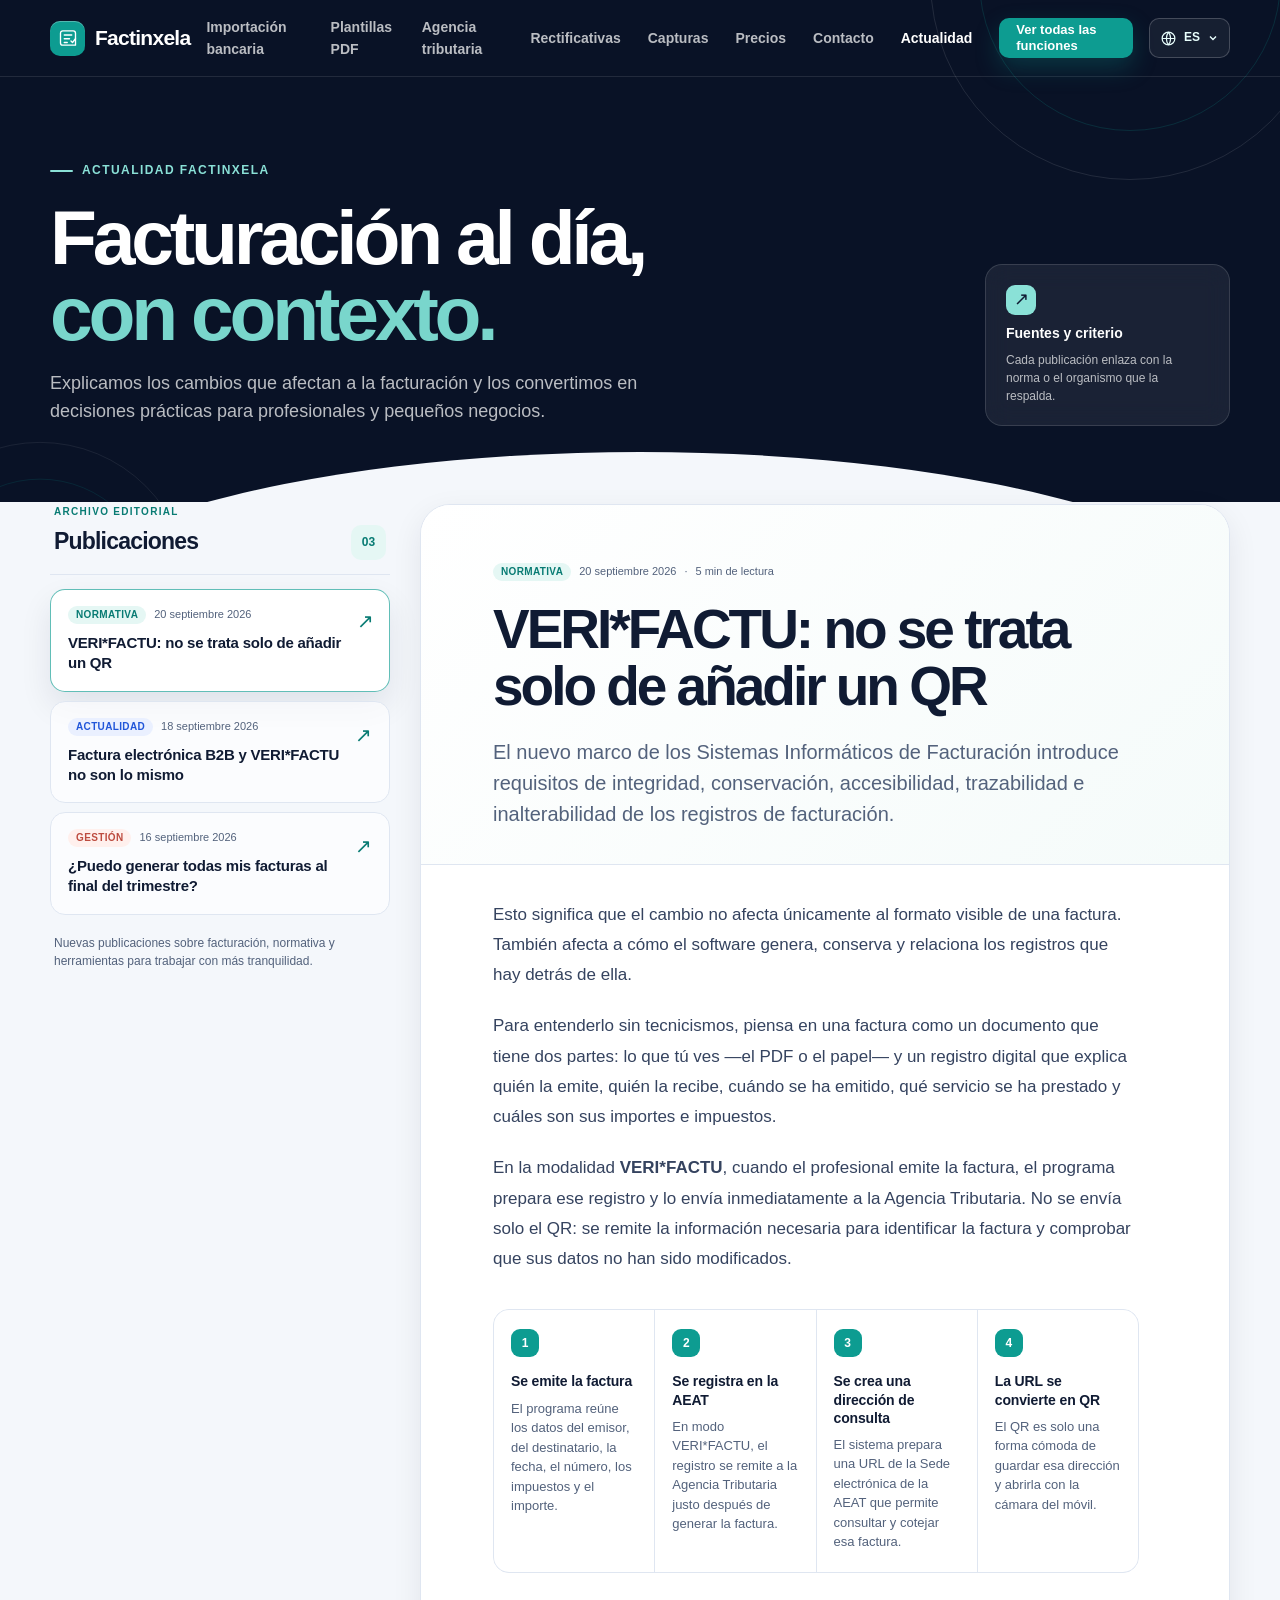
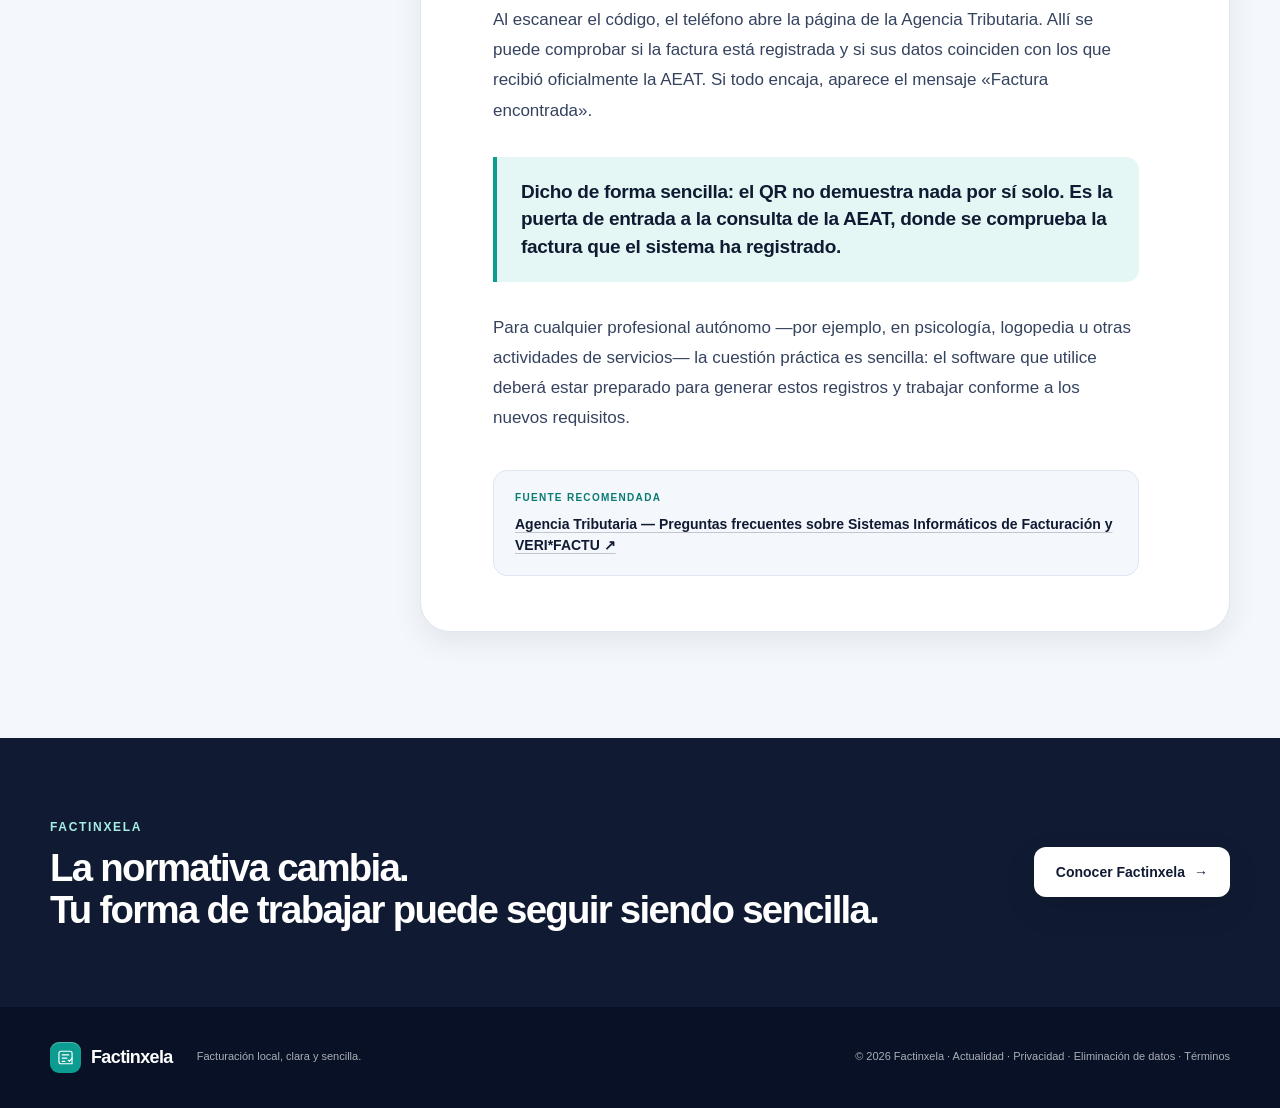
==== actualidad/index.html @ 8cd0a819 "nueva sección actualidad" ====
<!doctype html>
<html lang="es">
<head>
  <meta charset="utf-8">
  <meta name="viewport" content="width=device-width, initial-scale=1">
  <meta name="description" content="Noticias, explicaciones y fuentes oficiales sobre facturación, VERI*FACTU y factura electrónica para profesionales.">
  <meta name="theme-color" content="#101b33">
  <meta property="og:title" content="Actualidad sobre facturación · Factinxela">
  <meta property="og:description" content="Explicamos los cambios de la facturación y sus consecuencias prácticas para profesionales y pequeños negocios.">
  <meta property="og:type" content="website">
  <meta property="og:url" content="https://factinxela.es/actualidad/">
  <meta property="og:image" content="https://factinxela.es/assets/screenshots/01-panel-principal.png">
  <link rel="canonical" href="https://factinxela.es/actualidad/">
  <title>Actualidad sobre facturación y VERI*FACTU · Factinxela</title>
  <link rel="stylesheet" href="../styles.css">
  <link rel="stylesheet" href="actualidad.css">
  <script type="application/ld+json">
  {
    "@context": "https://schema.org",
    "@type": "CollectionPage",
    "name": "Actualidad sobre facturación y VERI*FACTU",
    "description": "Noticias, explicaciones y fuentes oficiales sobre facturación, VERI*FACTU y factura electrónica.",
    "url": "https://factinxela.es/actualidad/",
    "isPartOf": {
      "@type": "WebSite",
      "name": "Factinxela",
      "url": "https://factinxela.es/"
    },
    "breadcrumb": {
      "@type": "BreadcrumbList",
      "itemListElement": [
        { "@type": "ListItem", "position": 1, "name": "Inicio", "item": "https://factinxela.es/" },
        { "@type": "ListItem", "position": 2, "name": "Actualidad", "item": "https://factinxela.es/actualidad/" }
      ]
    },
    "mainEntity": {
      "@type": "ItemList",
      "itemListElement": [
        { "@type": "ListItem", "position": 1, "name": "VERI*FACTU: no se trata solo de añadir un QR", "url": "https://factinxela.es/actualidad/#verifactu-qr" },
        { "@type": "ListItem", "position": 2, "name": "Factura electrónica B2B y VERI*FACTU no son lo mismo", "url": "https://factinxela.es/actualidad/#factura-electronica-b2b" },
        { "@type": "ListItem", "position": 3, "name": "¿Puedo generar todas mis facturas al final del trimestre?", "url": "https://factinxela.es/actualidad/#facturacion-trimestral" }
      ]
    }
  }
  </script>
  <script src="../translations.js" defer></script>
  <script src="../app.js" defer></script>
  <script src="actualidad.js" defer></script>
</head>
<body>
  <a class="skip-link" href="#contenido">Saltar al contenido</a>

  <header class="site-header" data-header>
    <div class="container nav-wrap">
      <a class="brand" href="../#inicio" aria-label="Factinxela, inicio">
        <span class="brand-mark" aria-hidden="true">
          <svg viewBox="0 0 32 32" role="img">
            <path d="M9 6.5h14a3 3 0 0 1 3 3v16H9a3 3 0 0 1-3-3v-13a3 3 0 0 1 3-3Z"/>
            <path d="M11 12h10M11 17h7M11 22h4"/>
            <path d="m20 20 2 2 4-5"/>
          </svg>
        </span>
        <span>Factinxela</span>
      </a>

      <button class="nav-toggle" type="button" aria-expanded="false" aria-controls="main-nav" data-nav-toggle>
        <span class="sr-only">Abrir menú</span>
        <span></span><span></span><span></span>
      </button>

      <nav class="main-nav" id="main-nav" aria-label="Navegación principal" data-nav>
        <a href="../#banco">Importación bancaria</a>
        <a href="../#plantillas">Plantillas PDF</a>
        <a href="../#aeat">Agencia tributaria</a>
        <a href="../#rectificativas">Rectificativas</a>
        <a href="../#capturas">Capturas</a>
        <a href="../#precios">Precios</a>
        <a href="../#contacto">Contacto</a>
        <a href="./" aria-current="page">Actualidad</a>
        <a class="button button-small button-primary nav-cta" href="../#descubrir">Ver todas las funciones</a>
      </nav>

      <div class="language-switcher" data-language-switcher>
        <button class="language-toggle" type="button" aria-label="Cambiar idioma" aria-expanded="false" aria-controls="language-menu" data-language-toggle>
          <svg viewBox="0 0 24 24" aria-hidden="true"><circle cx="12" cy="12" r="9"/><path d="M3 12h18M12 3a15 15 0 0 1 0 18M12 3a15 15 0 0 0 0 18"/></svg>
          <span data-current-language>ES</span>
          <svg class="language-chevron" viewBox="0 0 16 16" aria-hidden="true"><path d="m4 6 4 4 4-4"/></svg>
        </button>
        <div class="language-menu" id="language-menu" role="menu" aria-label="Seleccionar idioma" data-language-menu>
          <button type="button" role="menuitemradio" aria-checked="true" data-language="es"><span class="language-icon language-icon-es">ES</span><span>Español</span></button>
          <button type="button" role="menuitemradio" aria-checked="false" data-language="gl"><span class="language-icon language-icon-gl">GL</span><span>Galego</span></button>
          <button type="button" role="menuitemradio" aria-checked="false" data-language="ca"><span class="language-icon language-icon-ca">CA</span><span>Català</span></button>
          <button type="button" role="menuitemradio" aria-checked="false" data-language="en"><span class="language-icon language-icon-en">EN</span><span>English</span></button>
        </div>
      </div>
    </div>
  </header>

  <main id="contenido" class="news-page">
    <section class="news-hero">
      <div class="news-hero-orb news-hero-orb-one" aria-hidden="true"></div>
      <div class="news-hero-orb news-hero-orb-two" aria-hidden="true"></div>
      <div class="container news-hero-inner">
        <div>
          <div class="eyebrow news-eyebrow"><span></span> Actualidad Factinxela</div>
          <h1>Facturación al día,<br><em>con contexto.</em></h1>
          <p>Explicamos los cambios que afectan a la facturación y los convertimos en decisiones prácticas para profesionales y pequeños negocios.</p>
        </div>
        <div class="news-hero-note" aria-label="Información de la sección">
          <span class="news-hero-note-icon" aria-hidden="true">↗</span>
          <strong>Fuentes y criterio</strong>
          <span>Cada publicación enlaza con la norma o el organismo que la respalda.</span>
        </div>
      </div>
    </section>

    <section class="container news-layout" aria-label="Publicaciones de actualidad">
      <aside class="news-sidebar">
        <div class="news-sidebar-heading">
          <div>
            <span class="news-kicker">Archivo editorial</span>
            <h2>Publicaciones</h2>
          </div>
          <span class="news-count">03</span>
        </div>
        <nav class="news-list" aria-label="Seleccionar publicación">
          <a class="news-list-item is-active" href="#verifactu-qr" data-article-target="verifactu-qr" aria-current="page">
            <span class="news-list-meta"><span class="news-tag">Normativa</span><time datetime="2026-09-20">20 septiembre 2026</time></span>
            <strong>VERI*FACTU: no se trata solo de añadir un QR</strong>
            <span class="news-list-arrow" aria-hidden="true">↗</span>
          </a>
          <a class="news-list-item" href="#factura-electronica-b2b" data-article-target="factura-electronica-b2b">
            <span class="news-list-meta"><span class="news-tag news-tag-blue">Actualidad</span><time datetime="2026-09-18">18 septiembre 2026</time></span>
            <strong>Factura electrónica B2B y VERI*FACTU no son lo mismo</strong>
            <span class="news-list-arrow" aria-hidden="true">↗</span>
          </a>
          <a class="news-list-item" href="#facturacion-trimestral" data-article-target="facturacion-trimestral">
            <span class="news-list-meta"><span class="news-tag news-tag-coral">Gestión</span><time datetime="2026-09-16">16 septiembre 2026</time></span>
            <strong>¿Puedo generar todas mis facturas al final del trimestre?</strong>
            <span class="news-list-arrow" aria-hidden="true">↗</span>
          </a>
        </nav>
        <p class="news-sidebar-footnote">Nuevas publicaciones sobre facturación, normativa y herramientas para trabajar con más tranquilidad.</p>
      </aside>

      <div class="news-reading-column">
        <article class="news-article is-active" id="verifactu-qr" data-article-panel="verifactu-qr" aria-labelledby="verifactu-qr-title">
          <header class="news-article-header">
            <div class="news-article-meta"><span class="news-tag">Normativa</span><time datetime="2026-09-20">20 septiembre 2026</time><span>·</span><span>5 min de lectura</span></div>
            <h2 id="verifactu-qr-title">VERI*FACTU: no se trata solo de añadir un QR</h2>
            <p class="news-article-lead">El nuevo marco de los Sistemas Informáticos de Facturación introduce requisitos de integridad, conservación, accesibilidad, trazabilidad e inalterabilidad de los registros de facturación.</p>
          </header>
          <div class="news-article-body">
            <p>Esto significa que el cambio no afecta únicamente al formato visible de una factura. También afecta a cómo el software genera, conserva y relaciona los registros que hay detrás de ella.</p>
            <p>Para entenderlo sin tecnicismos, piensa en una factura como un documento que tiene dos partes: lo que tú ves —el PDF o el papel— y un registro digital que explica quién la emite, quién la recibe, cuándo se ha emitido, qué servicio se ha prestado y cuáles son sus importes e impuestos.</p>
            <p>En la modalidad <strong>VERI*FACTU</strong>, cuando el profesional emite la factura, el programa prepara ese registro y lo envía inmediatamente a la Agencia Tributaria. No se envía solo el QR: se remite la información necesaria para identificar la factura y comprobar que sus datos no han sido modificados.</p>
            <div class="news-flow" aria-label="Cómo funciona una factura verificable">
              <div class="news-flow-step">
                <span class="news-flow-number">1</span>
                <strong>Se emite la factura</strong>
                <p>El programa reúne los datos del emisor, del destinatario, la fecha, el número, los impuestos y el importe.</p>
              </div>
              <div class="news-flow-step">
                <span class="news-flow-number">2</span>
                <strong>Se registra en la AEAT</strong>
                <p>En modo VERI*FACTU, el registro se remite a la Agencia Tributaria justo después de generar la factura.</p>
              </div>
              <div class="news-flow-step">
                <span class="news-flow-number">3</span>
                <strong>Se crea una dirección de consulta</strong>
                <p>El sistema prepara una URL de la Sede electrónica de la AEAT que permite consultar y cotejar esa factura.</p>
              </div>
              <div class="news-flow-step">
                <span class="news-flow-number">4</span>
                <strong>La URL se convierte en QR</strong>
                <p>El QR es solo una forma cómoda de guardar esa dirección y abrirla con la cámara del móvil.</p>
              </div>
            </div>
            <p>Al escanear el código, el teléfono abre la página de la Agencia Tributaria. Allí se puede comprobar si la factura está registrada y si sus datos coinciden con los que recibió oficialmente la AEAT. Si todo encaja, aparece el mensaje «Factura encontrada».</p>
            <p class="news-highlight">Dicho de forma sencilla: el QR no demuestra nada por sí solo. Es la puerta de entrada a la consulta de la AEAT, donde se comprueba la factura que el sistema ha registrado.</p>
            <p>Para cualquier profesional autónomo —por ejemplo, en psicología, logopedia u otras actividades de servicios— la cuestión práctica es sencilla: el software que utilice deberá estar preparado para generar estos registros y trabajar conforme a los nuevos requisitos.</p>
            <aside class="news-source-card">
              <span class="news-source-label">Fuente recomendada</span>
              <p><a href="https://sede.agenciatributaria.gob.es/Sede/iva/sistemas-informaticos-facturacion-verifactu/preguntas-frecuentes.html" target="_blank" rel="noopener noreferrer">Agencia Tributaria — Preguntas frecuentes sobre Sistemas Informáticos de Facturación y VERI*FACTU <span aria-hidden="true">↗</span></a></p>
            </aside>
          </div>
        </article>

        <article class="news-article" id="factura-electronica-b2b" data-article-panel="factura-electronica-b2b" aria-labelledby="factura-electronica-b2b-title">
          <header class="news-article-header">
            <div class="news-article-meta"><span class="news-tag news-tag-blue">Actualidad</span><time datetime="2026-09-18">18 septiembre 2026</time><span>·</span><span>4 min de lectura</span></div>
            <h2 id="factura-electronica-b2b-title">Factura electrónica B2B y VERI*FACTU no son lo mismo</h2>
            <p class="news-article-lead">Ambos cambios forman parte de la digitalización de la facturación, pero responden a obligaciones diferentes.</p>
          </header>
          <div class="news-article-body">
            <p>VERI*FACTU regula principalmente cómo deben comportarse los sistemas informáticos que soportan procesos de facturación.</p>
            <p>La factura electrónica B2B regula el intercambio electrónico de facturas entre empresarios y profesionales.</p>
            <p>El <a class="inline-link" href="https://www.boe.es/eli/es/rd/2026/03/25/238" target="_blank" rel="noopener noreferrer">Real Decreto 238/2026</a> desarrolla este segundo sistema y prevé facturas electrónicas estructuradas, interoperabilidad entre plataformas y comunicación de estados como aceptación y pago.</p>
            <p>En determinadas operaciones, ambos marcos podrán coexistir sobre una misma factura.</p>
            <aside class="news-source-card">
              <span class="news-source-label">Fuente recomendada</span>
              <p><a href="https://www.boe.es/eli/es/rd/2026/03/25/238" target="_blank" rel="noopener noreferrer">BOE — Real Decreto 238/2026 <span aria-hidden="true">↗</span></a></p>
            </aside>
          </div>
        </article>

        <article class="news-article" id="facturacion-trimestral" data-article-panel="facturacion-trimestral" aria-labelledby="facturacion-trimestral-title">
          <header class="news-article-header">
            <div class="news-article-meta"><span class="news-tag news-tag-coral">Gestión</span><time datetime="2026-09-16">16 septiembre 2026</time><span>·</span><span>3 min de lectura</span></div>
            <h2 id="facturacion-trimestral-title">¿Puedo generar todas mis facturas al final del trimestre?</h2>
            <p class="news-article-lead">En muchos pequeños negocios es habitual concentrar el trabajo administrativo al cierre de cada trimestre.</p>
          </header>
          <div class="news-article-body">
            <p>Sin embargo, desde el punto de vista de la normativa de facturación, el mes natural tiene especial importancia.</p>
            <p>El <a class="inline-link" href="https://www.boe.es/eli/es/rd/2012/11/30/1619" target="_blank" rel="noopener noreferrer">artículo 13 del Reglamento de facturación</a> permite agrupar en una sola factura distintas operaciones realizadas para un mismo destinatario, siempre que se hayan realizado dentro del mismo mes natural.</p>
            <p>Por eso en Factinxela partimos de una lógica diferente:</p>
            <p class="news-highlight">Facturación mensual automatizada.<br>Gestión trimestral sin trabajo adicional.</p>
            <p>El objetivo es que cada mes quede correctamente procesado y que, cuando llegue el trimestre, toda la información esté ya preparada para la gestoría.</p>
            <aside class="news-source-card">
              <span class="news-source-label">Fuente recomendada</span>
              <p><a href="https://www.boe.es/eli/es/rd/2012/11/30/1619" target="_blank" rel="noopener noreferrer">BOE — Reglamento por el que se regulan las obligaciones de facturación, artículo 13 <span aria-hidden="true">↗</span></a></p>
            </aside>
          </div>
        </article>
      </div>
    </section>

    <section class="news-cta">
      <div class="container news-cta-inner">
        <div>
          <span class="cta-label">Factinxela</span>
          <h2>La normativa cambia.<br>Tu forma de trabajar puede seguir siendo sencilla.</h2>
        </div>
        <a class="button button-light" href="../#descubrir">Conocer Factinxela <span aria-hidden="true">→</span></a>
      </div>
    </section>
  </main>

  <footer class="site-footer">
    <div class="container footer-inner">
      <a class="brand brand-footer" href="../#inicio" aria-label="Factinxela, volver al inicio">
        <span class="brand-mark" aria-hidden="true">
          <svg viewBox="0 0 32 32"><path d="M9 6.5h14a3 3 0 0 1 3 3v16H9a3 3 0 0 1-3-3v-13a3 3 0 0 1 3-3Z"/><path d="M11 12h10M11 17h7M11 22h4"/><path d="m20 20 2 2 4-5"/></svg>
        </span>
        <span>Factinxela</span>
      </a>
      <p>Facturación local, clara y sencilla.</p>
      <p class="footer-note">© <span data-year>2026</span> Factinxela · <a href="./">Actualidad</a> · <a href="../privacidad/">Privacidad</a> · <a href="../eliminacion-datos/">Eliminación de datos</a> · <a href="../terminos/">Términos</a></p>
    </div>
  </footer>
</body>
</html>
---- styles.css ----
:root {
  --ink: #101b33;
  --ink-soft: #53627c;
  --navy: #101b33;
  --navy-deep: #091226;
  --teal: #0d9c91;
  --teal-dark: #087b73;
  --teal-pale: #e5f7f4;
  --blue: #2156d9;
  --blue-pale: #eaf0ff;
  --coral: #ed6a5a;
  --violet: #7559d9;
  --amber: #d98913;
  --green: #008c6c;
  --surface: #ffffff;
  --surface-soft: #f4f7fb;
  --surface-warm: #fbfaf7;
  --border: #dfe6f1;
  --shadow-sm: 0 10px 30px rgba(16, 27, 51, .08);
  --shadow-lg: 0 28px 70px rgba(16, 27, 51, .16);
  --radius-sm: 12px;
  --radius: 20px;
  --radius-lg: 30px;
  --container: 1180px;
}

*,
*::before,
*::after {
  box-sizing: border-box;
}

html {
  scroll-behavior: smooth;
  scroll-padding-top: 88px;
}

body {
  margin: 0;
  overflow-x: clip;
  color: var(--ink);
  background: var(--surface);
  font-family: Inter, ui-sans-serif, -apple-system, BlinkMacSystemFont, "Segoe UI", sans-serif;
  font-size: 16px;
  line-height: 1.6;
  -webkit-font-smoothing: antialiased;
}

body.nav-open,
body.lightbox-open {
  overflow: hidden;
}

img,
svg {
  display: block;
}

img {
  max-width: 100%;
}

a {
  color: inherit;
  text-decoration: none;
}

button,
input,
textarea,
select {
  font: inherit;
}

button {
  color: inherit;
}

.container {
  width: min(calc(100% - 48px), var(--container));
  margin-inline: auto;
}

.sr-only {
  position: absolute;
  width: 1px;
  height: 1px;
  padding: 0;
  margin: -1px;
  overflow: hidden;
  clip: rect(0, 0, 0, 0);
  white-space: nowrap;
  border: 0;
}

.skip-link {
  position: fixed;
  z-index: 9999;
  top: 10px;
  left: 10px;
  padding: 10px 16px;
  color: #fff;
  background: var(--navy);
  border-radius: 8px;
  transform: translateY(-150%);
  transition: transform .2s ease;
}

.skip-link:focus {
  transform: translateY(0);
}

:focus-visible {
  outline: 3px solid rgba(13, 156, 145, .45);
  outline-offset: 3px;
}

.site-header {
  position: fixed;
  z-index: 1000;
  top: 0;
  right: 0;
  left: 0;
  color: #fff;
  border-bottom: 1px solid rgba(255, 255, 255, .1);
  transition: background .25s ease, box-shadow .25s ease, border-color .25s ease;
}

.site-header.scrolled {
  background: rgba(11, 21, 42, .92);
  border-bottom-color: rgba(255, 255, 255, .08);
  box-shadow: 0 10px 30px rgba(5, 12, 25, .18);
  backdrop-filter: blur(18px);
}

.nav-wrap {
  display: flex;
  gap: 16px;
  align-items: center;
  justify-content: space-between;
  min-height: 76px;
}

.brand {
  display: inline-flex;
  gap: 10px;
  align-items: center;
  font-size: 21px;
  font-weight: 800;
  letter-spacing: -.035em;
}

.brand-mark {
  display: grid;
  width: 35px;
  height: 35px;
  color: #fff;
  background: var(--teal);
  border-radius: 10px;
  place-items: center;
  box-shadow: inset 0 1px 0 rgba(255, 255, 255, .28);
}

.brand-mark svg {
  width: 24px;
  fill: none;
  stroke: currentColor;
  stroke-width: 1.8;
  stroke-linecap: round;
  stroke-linejoin: round;
}

.main-nav {
  display: flex;
  margin-left: auto;
  gap: 27px;
  align-items: center;
}

.main-nav > a:not(.button) {
  color: rgba(255, 255, 255, .72);
  font-size: 14px;
  font-weight: 600;
  transition: color .2s ease;
}

.main-nav > a:not(.button):hover,
.main-nav > a:not(.button):focus-visible {
  color: #fff;
}

.language-switcher {
  position: relative;
  z-index: 5;
  flex: 0 0 auto;
}

.language-toggle {
  display: inline-flex;
  min-width: 76px;
  height: 40px;
  padding: 0 10px;
  gap: 7px;
  align-items: center;
  justify-content: center;
  color: #e9fffd;
  background: rgba(255, 255, 255, .055);
  border: 1px solid rgba(255, 255, 255, .2);
  border-radius: 10px;
  font-size: 12px;
  font-weight: 850;
  cursor: pointer;
  transition: background .2s ease, border-color .2s ease;
}

.language-toggle:hover,
.language-toggle[aria-expanded="true"] {
  background: rgba(13, 156, 145, .2);
  border-color: rgba(111, 225, 214, .55);
}

.language-toggle > svg:first-child {
  width: 17px;
  fill: none;
  stroke: currentColor;
  stroke-width: 1.7;
}

.language-chevron {
  width: 12px;
  fill: none;
  stroke: currentColor;
  stroke-width: 1.8;
  transition: transform .2s ease;
}

.language-toggle[aria-expanded="true"] .language-chevron {
  transform: rotate(180deg);
}

.language-menu {
  position: absolute;
  top: calc(100% + 10px);
  right: 0;
  display: grid;
  width: 218px;
  padding: 8px;
  gap: 3px;
  visibility: hidden;
  color: var(--ink);
  background: rgba(255, 255, 255, .98);
  border: 1px solid #d6e0ec;
  border-radius: 13px;
  box-shadow: 0 20px 55px rgba(2, 10, 25, .3);
  opacity: 0;
  transform: translateY(-7px);
  transition: opacity .18s ease, transform .18s ease, visibility .18s;
  backdrop-filter: blur(14px);
}

.language-menu.open {
  visibility: visible;
  opacity: 1;
  transform: translateY(0);
}

.language-menu button {
  display: flex;
  width: 100%;
  min-height: 43px;
  padding: 6px 9px;
  gap: 11px;
  align-items: center;
  color: #27364f;
  background: transparent;
  border: 0;
  border-radius: 9px;
  font-size: 13px;
  font-weight: 700;
  text-align: left;
  cursor: pointer;
}

.language-menu button:hover,
.language-menu button:focus-visible {
  background: #edf8f7;
}

.language-menu button[aria-checked="true"] {
  color: #076f67;
  background: #e2f6f3;
}

.language-icon {
  display: grid;
  width: 30px;
  height: 24px;
  color: #fff;
  border-radius: 7px;
  font-size: 9px;
  font-weight: 900;
  letter-spacing: .04em;
  place-items: center;
  box-shadow: inset 0 0 0 1px rgba(255, 255, 255, .25);
}

.language-icon-es { background: linear-gradient(#ad2630 0 25%, #e8b93f 25% 75%, #ad2630 75%); }
.language-icon-gl { background: linear-gradient(145deg, #f8fbff 0 40%, #5f9dcb 40% 60%, #f8fbff 60%); color: #174c70; }
.language-icon-ca { background: repeating-linear-gradient(#f3cd3f 0 3px, #c53a38 3px 6px); }
.language-icon-en { background: linear-gradient(135deg, #244989, #244989 44%, #f8f8f8 44% 51%, #c83e45 51% 58%, #244989 58%); }

.nav-toggle {
  display: none;
  width: 42px;
  height: 42px;
  padding: 10px;
  background: transparent;
  border: 1px solid rgba(255, 255, 255, .18);
  border-radius: 10px;
}

.nav-toggle span:not(.sr-only) {
  display: block;
  height: 2px;
  margin: 4px 0;
  background: currentColor;
  border-radius: 3px;
  transition: transform .2s ease, opacity .2s ease;
}

.button {
  display: inline-flex;
  min-height: 50px;
  padding: 0 21px;
  gap: 9px;
  align-items: center;
  justify-content: center;
  border: 1px solid transparent;
  border-radius: 12px;
  font-size: 14px;
  font-weight: 750;
  line-height: 1.2;
  cursor: pointer;
  transition: transform .2s ease, background .2s ease, box-shadow .2s ease, border-color .2s ease;
}

.button:hover {
  transform: translateY(-2px);
}

.button svg {
  width: 18px;
  fill: none;
  stroke: currentColor;
  stroke-width: 2;
  stroke-linecap: round;
  stroke-linejoin: round;
}

.button-small {
  min-height: 40px;
  padding-inline: 16px;
  border-radius: 10px;
  font-size: 13px;
}

.button-primary {
  color: #fff;
  background: var(--teal);
  box-shadow: 0 10px 24px rgba(13, 156, 145, .26);
}

.button-primary:hover {
  background: #10aaa0;
  box-shadow: 0 13px 30px rgba(13, 156, 145, .34);
}

.button-ghost {
  color: #fff;
  background: rgba(255, 255, 255, .04);
  border-color: rgba(255, 255, 255, .2);
}

.button-ghost:hover {
  background: rgba(255, 255, 255, .1);
  border-color: rgba(255, 255, 255, .35);
}

.button-light {
  color: var(--navy);
  background: #fff;
  box-shadow: 0 12px 30px rgba(0, 0, 0, .14);
}

.button-light:hover {
  background: #f4fffd;
}

.hero {
  position: relative;
  min-height: 790px;
  padding: 152px 0 100px;
  overflow: hidden;
  color: #fff;
  background:
    linear-gradient(115deg, rgba(255, 255, 255, .025) 1px, transparent 1px) 0 0 / 56px 56px,
    linear-gradient(25deg, #0b1428 0%, #101d38 52%, #102443 100%);
}

.hero::after {
  position: absolute;
  right: -10%;
  bottom: -180px;
  left: -10%;
  height: 260px;
  background: var(--surface);
  border-radius: 50% 50% 0 0 / 30% 30% 0 0;
  content: "";
}

.hero-glow {
  position: absolute;
  border-radius: 999px;
  filter: blur(3px);
  pointer-events: none;
}

.hero-glow-one {
  top: -140px;
  right: -100px;
  width: 510px;
  height: 510px;
  background: radial-gradient(circle, rgba(13, 156, 145, .24), transparent 68%);
}

.hero-glow-two {
  bottom: -150px;
  left: 20%;
  width: 600px;
  height: 420px;
  background: radial-gradient(circle, rgba(33, 86, 217, .19), transparent 70%);
}

.hero-grid {
  position: relative;
  z-index: 2;
  display: grid;
  grid-template-columns: .88fr 1.12fr;
  gap: 66px;
  align-items: center;
}

.hero-grid > * {
  min-width: 0;
}

.eyebrow {
  display: inline-flex;
  gap: 9px;
  align-items: center;
  color: #86e0d7;
  font-size: 12px;
  font-weight: 800;
  letter-spacing: .12em;
  text-transform: uppercase;
}

.eyebrow > span {
  width: 23px;
  height: 2px;
  background: currentColor;
  border-radius: 2px;
}

.eyebrow-teal {
  color: var(--teal-dark);
}

.eyebrow-light {
  color: #a9eee7;
}

.hero h1 {
  max-width: 620px;
  margin: 22px 0 22px;
  font-size: clamp(48px, 5.8vw, 76px);
  line-height: .99;
  letter-spacing: -.055em;
}

.hero h1 em {
  color: #78dbd1;
  font-style: normal;
}

.hero-lead {
  max-width: 560px;
  margin: 0;
  color: rgba(255, 255, 255, .72);
  font-size: 18px;
  line-height: 1.72;
}

.hero-actions {
  display: flex;
  gap: 12px;
  margin-top: 32px;
}

.hero-points {
  display: flex;
  padding: 0;
  margin: 28px 0 0;
  gap: 20px;
  color: rgba(255, 255, 255, .68);
  font-size: 12px;
  font-weight: 650;
  list-style: none;
}

.hero-points li {
  display: flex;
  gap: 6px;
  align-items: center;
}

.hero-points span {
  display: grid;
  width: 18px;
  height: 18px;
  color: #c9fff9;
  background: rgba(13, 156, 145, .25);
  border-radius: 50%;
  font-size: 11px;
  place-items: center;
}

.hero-visual {
  position: relative;
  width: 118%;
}

.app-window {
  width: 100%;
  min-width: 0;
  overflow: hidden;
  background: #fff;
  border: 1px solid rgba(170, 186, 210, .55);
  border-radius: 16px;
  box-shadow: var(--shadow-lg);
}

.app-window-hero {
  transform: perspective(1600px) rotateY(-4deg) rotateX(1.5deg);
  transform-origin: left center;
  box-shadow: 0 40px 90px rgba(0, 0, 0, .35);
}

.window-bar {
  display: flex;
  height: 39px;
  padding: 0 14px;
  align-items: center;
  color: #66758d;
  background: #f7f9fc;
  border-bottom: 1px solid #e4e9f1;
  font-size: 10px;
}

.window-dots {
  display: flex;
  gap: 5px;
}

.window-dots i {
  width: 7px;
  height: 7px;
  background: #c7d0df;
  border-radius: 50%;
}

.window-dots i:first-child { background: #ed7468; }
.window-dots i:nth-child(2) { background: #e8b752; }
.window-dots i:nth-child(3) { background: #4ebc83; }

.window-title {
  margin-left: 12px;
  font-weight: 700;
}

.window-status {
  display: inline-flex;
  margin-left: auto;
  gap: 5px;
  align-items: center;
}

.window-status i {
  width: 6px;
  height: 6px;
  background: #25aa76;
  border-radius: 50%;
}

.image-button {
  display: block;
  width: 100%;
  padding: 0;
  background: #fff;
  border: 0;
  cursor: zoom-in;
}

.image-button img {
  width: 100%;
  height: auto;
}

.floating-card {
  position: absolute;
  z-index: 3;
  display: flex;
  min-width: 225px;
  padding: 13px 15px;
  gap: 11px;
  align-items: center;
  color: var(--ink);
  background: rgba(255, 255, 255, .96);
  border: 1px solid rgba(255, 255, 255, .6);
  border-radius: 14px;
  box-shadow: 0 16px 40px rgba(0, 0, 0, .23);
  backdrop-filter: blur(10px);
}

.floating-card-top {
  top: -34px;
  right: 22px;
  animation: float-card 5.5s ease-in-out infinite;
}

.floating-card-bottom {
  bottom: -40px;
  left: -28px;
  animation: float-card 6.5s .8s ease-in-out infinite;
}

.floating-card strong,
.floating-card small {
  display: block;
}

.floating-card strong {
  font-size: 12px;
}

.floating-card small {
  color: #6c7890;
  font-size: 9px;
}

.float-icon {
  display: grid;
  flex: 0 0 auto;
  width: 34px;
  height: 34px;
  border-radius: 10px;
  font-size: 10px;
  font-weight: 900;
  place-items: center;
}

.float-icon-green {
  color: #087458;
  background: #dbf7ec;
  font-size: 15px;
}

.float-icon-blue {
  color: #194ab8;
  background: #e4ecff;
}

@keyframes float-card {
  0%, 100% { transform: translateY(0); }
  50% { transform: translateY(-7px); }
}

.trust-strip {
  position: relative;
  z-index: 3;
  padding: 6px 0 34px;
  background: var(--surface);
}

.trust-grid {
  display: grid;
  grid-template-columns: repeat(4, 1fr);
  border: 1px solid var(--border);
  border-radius: 18px;
  box-shadow: var(--shadow-sm);
}

.trust-grid > div {
  display: flex;
  min-height: 92px;
  padding: 20px 30px;
  align-items: center;
  border-right: 1px solid var(--border);
}

.trust-grid > div:last-child {
  border-right: 0;
}

.trust-grid strong {
  color: var(--teal-dark);
  font-size: 23px;
  letter-spacing: -.035em;
}

.trust-grid span {
  max-width: 100px;
  margin-left: 11px;
  color: var(--ink-soft);
  font-size: 12px;
  line-height: 1.35;
}

.section {
  position: relative;
  padding: 118px 0;
}

.section-heading {
  margin-bottom: 54px;
}

.section-heading.centered {
  max-width: 760px;
  margin-inline: auto;
  text-align: center;
}

.section-heading.centered .eyebrow {
  justify-content: center;
}

.section-heading h2,
.template-copy h2,
.details-sticky h2,
.privacy-card h2,
.final-cta h2 {
  margin: 15px 0 18px;
  font-size: clamp(35px, 4.2vw, 52px);
  line-height: 1.08;
  letter-spacing: -.045em;
}

.section-heading p,
.template-copy > p,
.details-sticky > p {
  color: var(--ink-soft);
  font-size: 17px;
}

.section-heading.centered p {
  max-width: 680px;
  margin: 0 auto;
}

.split-heading {
  display: grid;
  grid-template-columns: 1.25fr .75fr;
  gap: 90px;
  align-items: end;
}

.split-heading h2 {
  margin-bottom: 0;
}

.split-heading > p {
  margin: 0 0 5px;
}

.section-intro {
  background: var(--surface);
}

.bento-grid {
  display: grid;
  grid-template-columns: repeat(6, 1fr);
  gap: 18px;
}

.feature-card {
  position: relative;
  min-height: 300px;
  padding: 30px;
  overflow: hidden;
  background: #fff;
  border: 1px solid var(--border);
  border-radius: var(--radius);
  box-shadow: 0 8px 30px rgba(16, 27, 51, .045);
  transition: transform .25s ease, box-shadow .25s ease, border-color .25s ease;
  grid-column: span 2;
}

.feature-card:hover {
  border-color: #cbd6e6;
  box-shadow: 0 18px 45px rgba(16, 27, 51, .09);
  transform: translateY(-4px);
}

.feature-card::after {
  position: absolute;
  right: -70px;
  bottom: -90px;
  width: 190px;
  height: 190px;
  background: radial-gradient(circle, rgba(13, 156, 145, .08), transparent 68%);
  content: "";
}

.feature-wide {
  display: grid;
  min-height: 270px;
  grid-column: span 4;
  grid-template-columns: auto 1fr;
  gap: 24px;
  align-items: start;
  background: linear-gradient(135deg, #fbfffe, #f2fbfa);
}

.feature-dark {
  color: #fff;
  grid-column: span 4;
  background: linear-gradient(135deg, #101b33, #172b4e);
  border-color: #1b3158;
}

.feature-card:nth-last-child(-n + 2) {
  grid-column: span 3;
}

.feature-dark:hover {
  border-color: #29476f;
}

.feature-icon {
  display: grid;
  width: 50px;
  height: 50px;
  margin-bottom: 27px;
  border-radius: 14px;
  place-items: center;
}

.feature-icon svg {
  width: 24px;
  fill: none;
  stroke: currentColor;
  stroke-width: 1.8;
  stroke-linecap: round;
  stroke-linejoin: round;
}

.feature-wide .feature-icon {
  margin-bottom: 0;
}

.icon-teal { color: #087b73; background: #dff6f3; }
.icon-blue { color: #2856bf; background: #e7eeff; }
.icon-coral { color: #c94f42; background: #ffebe7; }
.icon-violet { color: #694bc6; background: #eee9ff; }
.icon-amber { color: #b26d09; background: #fff2d8; }
.icon-on-dark { color: #b4fff7; background: rgba(79, 222, 208, .13); }

.card-kicker {
  display: block;
  margin-bottom: 8px;
  color: var(--teal-dark);
  font-size: 11px;
  font-weight: 800;
  letter-spacing: .09em;
  text-transform: uppercase;
}

.feature-dark .card-kicker {
  color: #8ce1d8;
}

.feature-card h3 {
  margin: 0 0 12px;
  font-size: 23px;
  line-height: 1.2;
  letter-spacing: -.025em;
}

.feature-card p {
  margin: 0;
  color: var(--ink-soft);
  font-size: 14px;
}

.feature-dark p {
  color: rgba(255, 255, 255, .68);
}

.inline-list {
  display: flex;
  flex-wrap: wrap;
  padding: 0;
  margin: 23px 0 0;
  gap: 8px;
  list-style: none;
}

.inline-list li {
  padding: 6px 10px;
  color: #40625f;
  background: rgba(255, 255, 255, .8);
  border: 1px solid #d9efec;
  border-radius: 999px;
  font-size: 11px;
  font-weight: 700;
}

.mini-sequence {
  display: flex;
  margin-top: 25px;
  gap: 11px;
  align-items: center;
}

.mini-sequence span {
  padding: 8px 11px;
  color: #fff;
  background: rgba(255, 255, 255, .08);
  border: 1px solid rgba(255, 255, 255, .1);
  border-radius: 9px;
  font-size: 11px;
  font-weight: 750;
}

.mini-sequence small {
  display: block;
  color: #83dcd3;
  font-size: 8px;
}

.mini-sequence i {
  color: rgba(255, 255, 255, .35);
  font-style: normal;
}

.bank-section {
  overflow: hidden;
  background:
    radial-gradient(circle at 88% 15%, rgba(33, 86, 217, .09), transparent 27%),
    linear-gradient(145deg, #f0fbf9, #f7f9fd 58%, #eef3ff);
}

.bank-grid {
  display: grid;
  grid-template-columns: .9fr 1.1fr;
  gap: 76px;
  align-items: center;
}

.bank-copy h2 {
  margin: 15px 0 19px;
  font-size: clamp(35px, 4.2vw, 52px);
  line-height: 1.08;
  letter-spacing: -.045em;
}

.bank-copy > p {
  color: var(--ink-soft);
}

.bank-callout {
  padding: 18px 20px;
  margin: 26px 0 22px;
  color: #174d49;
  background: rgba(255, 255, 255, .82);
  border: 1px solid #bfe5e0;
  border-left: 4px solid var(--teal);
  border-radius: 13px;
  box-shadow: 0 10px 30px rgba(16, 87, 81, .06);
}

.bank-callout strong {
  display: block;
  margin-bottom: 5px;
  color: #0c625b;
  font-size: 14px;
}

.bank-callout p {
  margin: 0;
  font-size: 13px;
}

.bank-steps {
  padding: 0;
  margin: 0;
  list-style: none;
}

.bank-steps li {
  display: flex;
  padding: 11px 0;
  gap: 12px;
  align-items: flex-start;
  border-bottom: 1px solid rgba(155, 176, 197, .32);
}

.bank-steps li > span {
  display: grid;
  flex: 0 0 auto;
  width: 28px;
  height: 28px;
  color: #fff;
  background: var(--teal);
  border-radius: 9px;
  font-size: 11px;
  font-weight: 900;
  place-items: center;
}

.bank-steps strong,
.bank-steps small {
  display: block;
}

.bank-steps strong {
  font-size: 13px;
}

.bank-steps small {
  margin-top: 2px;
  color: var(--ink-soft);
  font-size: 11px;
}

.movement-examples {
  display: flex;
  margin-top: 22px;
  gap: 8px;
  flex-wrap: wrap;
}

.movement-examples > span {
  padding: 8px 11px;
  color: #34435c;
  background: #fff;
  border: 1px solid #d8e3ed;
  border-radius: 10px;
  font-size: 10px;
  box-shadow: 0 7px 18px rgba(16, 27, 51, .05);
}

.movement-examples small {
  margin-right: 5px;
  color: var(--teal-dark);
  font-size: 8px;
  font-weight: 900;
  letter-spacing: .06em;
}

.bank-visual {
  position: relative;
  padding: 42px 0 32px;
}

.bank-visual::before {
  position: absolute;
  inset: 0 8% 0 4%;
  background: linear-gradient(135deg, rgba(13, 156, 145, .15), rgba(33, 86, 217, .13));
  border-radius: 35% 65% 54% 46% / 42% 39% 61% 58%;
  content: "";
  transform: rotate(3deg);
}

.bank-window {
  position: relative;
  z-index: 2;
  transform: rotate(-.8deg);
}

.bank-badge {
  position: absolute;
  z-index: 4;
  top: 5px;
  right: -15px;
  display: flex;
  padding: 11px 14px;
  gap: 10px;
  align-items: center;
  background: #fff;
  border: 1px solid #cfe6e3;
  border-radius: 13px;
  box-shadow: var(--shadow-sm);
}

.bank-badge > span {
  display: grid;
  width: 30px;
  height: 30px;
  color: #fff;
  background: var(--teal);
  border-radius: 9px;
  font-weight: 900;
  place-items: center;
}

.bank-badge strong,
.bank-badge small {
  display: block;
}

.bank-badge strong { font-size: 11px; }
.bank-badge small { color: var(--ink-soft); font-size: 9px; }

.workflow-section {
  overflow: hidden;
  background: var(--surface-soft);
}

.workflow-section::before {
  position: absolute;
  top: -220px;
  left: -150px;
  width: 520px;
  height: 520px;
  background: radial-gradient(circle, rgba(13, 156, 145, .07), transparent 68%);
  content: "";
}

.workflow-grid {
  display: grid;
  padding: 0;
  margin: 0;
  grid-template-columns: repeat(4, 1fr);
  border: 1px solid var(--border);
  border-radius: var(--radius);
  list-style: none;
  box-shadow: var(--shadow-sm);
}

.workflow-step {
  position: relative;
  min-height: 320px;
  padding: 29px 27px;
  background: #fff;
  border-right: 1px solid var(--border);
}

.workflow-step:first-child { border-radius: var(--radius) 0 0 var(--radius); }
.workflow-step:last-child { border-right: 0; border-radius: 0 var(--radius) var(--radius) 0; }

.workflow-step:not(:last-child)::after {
  position: absolute;
  z-index: 2;
  top: 49%;
  right: -12px;
  display: grid;
  width: 24px;
  height: 24px;
  color: #8390a5;
  background: #fff;
  border: 1px solid var(--border);
  border-radius: 50%;
  font-size: 13px;
  content: "›";
  place-items: center;
}

.step-number {
  position: absolute;
  top: 24px;
  right: 24px;
  color: #c6cfdd;
  font-size: 12px;
  font-weight: 800;
}

.step-icon {
  display: grid;
  width: 52px;
  height: 52px;
  margin: 34px 0 29px;
  color: var(--teal-dark);
  background: var(--teal-pale);
  border-radius: 15px;
  place-items: center;
}

.step-icon svg {
  width: 24px;
  fill: none;
  stroke: currentColor;
  stroke-width: 1.8;
  stroke-linecap: round;
  stroke-linejoin: round;
}

.workflow-step h3 {
  margin: 0 0 10px;
  font-size: 20px;
  letter-spacing: -.02em;
}

.workflow-step p {
  margin: 0;
  color: var(--ink-soft);
  font-size: 13px;
}

.template-section {
  overflow: hidden;
  background: var(--surface-warm);
}

.template-grid {
  display: grid;
  grid-template-columns: .83fr 1.17fr;
  gap: 80px;
  align-items: center;
}

.large-copy {
  margin-bottom: 31px;
  line-height: 1.75;
}

.check-list {
  padding: 0;
  margin: 0;
  list-style: none;
}

.check-list li {
  display: flex;
  padding: 14px 0;
  gap: 13px;
  border-bottom: 1px solid #e5e4df;
}

.check-list li > span {
  display: grid;
  flex: 0 0 auto;
  width: 23px;
  height: 23px;
  margin-top: 2px;
  color: var(--teal-dark);
  background: var(--teal-pale);
  border-radius: 50%;
  font-size: 12px;
  font-weight: 900;
  place-items: center;
}

.check-list strong,
.check-list small {
  display: block;
}

.check-list strong {
  font-size: 14px;
}

.check-list small {
  margin-top: 2px;
  color: var(--ink-soft);
  font-size: 12px;
}

.template-visual {
  position: relative;
  padding: 60px 0;
}

.template-visual::before {
  position: absolute;
  inset: 0 12%;
  background: linear-gradient(140deg, #dff6f3, #e7edff);
  border-radius: 46% 54% 56% 44% / 46% 42% 58% 54%;
  content: "";
  transform: rotate(-4deg);
}

.template-window {
  position: relative;
  z-index: 2;
  transform: rotate(1.2deg);
}

.field-chip {
  position: absolute;
  z-index: 3;
  min-width: 185px;
  padding: 10px 13px;
  background: #fff;
  border: 1px solid var(--border);
  border-radius: 11px;
  box-shadow: var(--shadow-sm);
}

.field-chip span,
.field-chip strong {
  display: block;
}

.field-chip span {
  color: var(--teal-dark);
  font-size: 9px;
  font-weight: 800;
  letter-spacing: .07em;
  text-transform: uppercase;
}

.field-chip strong {
  font-size: 11px;
}

.field-chip-one { top: 25px; right: -18px; }
.field-chip-two { bottom: 16px; left: -22px; }
.field-chip-three { right: -23px; bottom: 42px; min-width: 122px; }

.aeat-section {
  overflow: hidden;
  color: #fff;
  background:
    linear-gradient(135deg, rgba(255,255,255,.018) 1px, transparent 1px) 0 0 / 44px 44px,
    var(--navy-deep);
}

.aeat-glow {
  position: absolute;
  top: 15%;
  right: -250px;
  width: 700px;
  height: 700px;
  background: radial-gradient(circle, rgba(33, 86, 217, .21), transparent 65%);
}

.light-heading h2 {
  color: #fff;
}

.light-heading p {
  color: rgba(255, 255, 255, .64);
}

.aeat-layout {
  display: grid;
  grid-template-columns: .65fr 1.35fr;
  gap: 60px;
  align-items: center;
}

.aeat-flow-item {
  display: flex;
  gap: 14px;
  align-items: center;
}

.aeat-flow-item > span {
  display: grid;
  flex: 0 0 auto;
  width: 34px;
  height: 34px;
  color: #8cded6;
  background: rgba(13, 156, 145, .12);
  border: 1px solid rgba(97, 225, 212, .22);
  border-radius: 50%;
  font-size: 11px;
  font-weight: 800;
  place-items: center;
}

.aeat-flow-item.active > span {
  color: #061b1a;
  background: #75d9cf;
  box-shadow: 0 0 0 7px rgba(117, 217, 207, .08);
}

.aeat-flow-item strong,
.aeat-flow-item small {
  display: block;
}

.aeat-flow-item strong {
  font-size: 14px;
}

.aeat-flow-item small {
  color: rgba(255, 255, 255, .49);
  font-size: 11px;
}

.aeat-flow-line {
  width: 1px;
  height: 31px;
  margin: 4px 0 4px 17px;
  background: linear-gradient(#276e70, rgba(39, 110, 112, .2));
}

.aeat-shot {
  position: relative;
}

.app-window-dark {
  border-color: rgba(255, 255, 255, .12);
  box-shadow: 0 35px 80px rgba(0, 0, 0, .42);
}

.status-legend {
  display: flex;
  padding: 13px 16px;
  margin: 18px auto 0;
  gap: 16px;
  justify-content: center;
  color: rgba(255, 255, 255, .62);
  background: rgba(255, 255, 255, .045);
  border: 1px solid rgba(255, 255, 255, .08);
  border-radius: 12px;
  font-size: 10px;
}

.status-legend span {
  display: flex;
  gap: 6px;
  align-items: center;
}

.dot {
  width: 7px;
  height: 7px;
  border-radius: 50%;
}

.dot.draft { background: #9aa6b8; }
.dot.accepted { background: #18a67c; }
.dot.warning { background: #e5941a; }
.dot.rejected { background: #e44d57; }

.rectification-section {
  overflow: hidden;
  background:
    radial-gradient(circle at 10% 25%, rgba(117, 89, 217, .08), transparent 25%),
    var(--surface-warm);
}

.rectification-grid {
  display: grid;
  grid-template-columns: 1.18fr .82fr;
  gap: 58px;
  align-items: center;
}

.rectification-visual {
  position: relative;
  padding: 28px 0 28px 26px;
}

.rectification-visual::before {
  position: absolute;
  inset: 0 11% 0 0;
  background: linear-gradient(145deg, #e8e2ff, #dff5f2);
  border-radius: 31px;
  content: "";
  transform: rotate(-2deg);
}

.rectification-visual .app-window {
  position: relative;
  z-index: 2;
}

.rectification-copy {
  padding: 30px;
  background: rgba(255, 255, 255, .83);
  border: 1px solid #e2dfd5;
  border-radius: var(--radius);
  box-shadow: var(--shadow-sm);
}

.rectification-copy h3 {
  margin: 8px 0 12px;
  font-size: 29px;
  line-height: 1.18;
  letter-spacing: -.035em;
}

.rectification-copy > p {
  margin: 0 0 13px;
  color: var(--ink-soft);
  font-size: 14px;
}

.compact-check-list li {
  padding: 11px 0;
}

.rectification-editor {
  margin-top: 58px;
  overflow: hidden;
  background: #fff;
  border: 1px solid var(--border);
  border-radius: var(--radius);
  box-shadow: var(--shadow-lg);
}

.rectification-editor-label {
  display: flex;
  padding: 18px 22px;
  align-items: center;
  justify-content: space-between;
  background: #f7f9fc;
  border-bottom: 1px solid var(--border);
}

.rectification-editor-label strong {
  font-size: 14px;
}

.rectification-editor-label span {
  color: var(--ink-soft);
  font-size: 11px;
}

.gallery-section {
  background: #fff;
}

.gallery-grid {
  display: grid;
  grid-template-columns: 1.2fr .8fr .8fr;
  gap: 18px;
  align-items: stretch;
}

.gallery-item {
  display: flex;
  min-width: 0;
  margin: 0;
  flex-direction: column;
  overflow: hidden;
  background: var(--surface-soft);
  border: 1px solid var(--border);
  border-radius: var(--radius);
  transition: transform .25s ease, box-shadow .25s ease;
}

.gallery-item:hover {
  box-shadow: var(--shadow-sm);
  transform: translateY(-4px);
}

.gallery-item > button {
  position: relative;
  display: block;
  min-height: 280px;
  padding: 0;
  overflow: hidden;
  background: #edf1f7;
  border: 0;
  cursor: zoom-in;
}

.gallery-item img {
  width: 100%;
  height: 280px;
  object-fit: cover;
  object-position: top left;
  transition: transform .45s ease;
}

.gallery-item:hover img {
  transform: scale(1.025);
}

.gallery-large {
  grid-column: span 2;
}

.gallery-large img {
  object-position: top center;
}

.gallery-wide {
  grid-column: span 2;
}

.gallery-wide > button {
  background: linear-gradient(135deg, #e8f8f6, #eef2fb);
}

.gallery-wide img {
  object-fit: contain;
  object-position: center;
}

.zoom-icon {
  position: absolute;
  right: 14px;
  bottom: 14px;
  display: grid;
  width: 36px;
  height: 36px;
  color: #fff;
  background: rgba(16, 27, 51, .8);
  border-radius: 10px;
  font-size: 16px;
  opacity: 0;
  place-items: center;
  transform: translateY(6px);
  transition: opacity .2s ease, transform .2s ease;
  backdrop-filter: blur(8px);
}

.gallery-item:hover .zoom-icon,
.gallery-item button:focus-visible .zoom-icon {
  opacity: 1;
  transform: translateY(0);
}

.gallery-item figcaption {
  display: flex;
  min-height: 84px;
  padding: 18px 20px;
  flex-direction: column;
  justify-content: center;
}

.gallery-item figcaption strong {
  font-size: 15px;
}

.gallery-item figcaption span {
  color: var(--ink-soft);
  font-size: 12px;
}

.details-section {
  background: var(--surface-soft);
}

.details-grid {
  display: grid;
  grid-template-columns: .75fr 1.25fr;
  gap: 100px;
  align-items: start;
}

.details-sticky {
  position: sticky;
  top: 120px;
}

.details-sticky h2 {
  font-size: clamp(35px, 3.8vw, 48px);
}

.text-link {
  display: inline-flex;
  margin-top: 14px;
  gap: 8px;
  align-items: center;
  color: var(--teal-dark);
  font-size: 14px;
  font-weight: 800;
}

.text-link span {
  transition: transform .2s ease;
}

.text-link:hover span {
  transform: translateX(4px);
}

.details-list {
  border-top: 1px solid #ccd6e4;
}

.detail-group {
  display: grid;
  padding: 34px 0;
  grid-template-columns: 55px 1fr;
  gap: 12px;
  border-bottom: 1px solid #ccd6e4;
}

.detail-number {
  color: var(--teal-dark);
  font-size: 11px;
  font-weight: 900;
}

.detail-group h3 {
  margin: -5px 0 16px;
  font-size: 22px;
  letter-spacing: -.025em;
}

.detail-group ul {
  display: grid;
  padding: 0;
  margin: 0;
  grid-template-columns: 1fr 1fr;
  gap: 9px 24px;
  list-style: none;
}

.detail-group li {
  position: relative;
  padding-left: 16px;
  color: var(--ink-soft);
  font-size: 12px;
}

.detail-group li::before {
  position: absolute;
  top: .65em;
  left: 0;
  width: 5px;
  height: 5px;
  background: var(--teal);
  border-radius: 50%;
  content: "";
}

.pricing-section {
  background: var(--surface);
}

.pricing-grid {
  display: grid;
  grid-template-columns: repeat(2, minmax(0, 1fr));
  gap: 18px;
}

.pricing-card {
  position: relative;
  padding: 38px 40px;
  overflow: hidden;
  border: 1px solid var(--border);
  border-radius: var(--radius-lg);
  box-shadow: var(--shadow-sm);
}

.pricing-card::after {
  position: absolute;
  right: -80px;
  bottom: -110px;
  width: 250px;
  height: 250px;
  background: radial-gradient(circle, rgba(13, 156, 145, .14), transparent 68%);
  content: "";
}

.pricing-card-main {
  background: linear-gradient(135deg, #f4fffd, #e8f8f5);
  border-color: #bfe7e1;
}

.pricing-card-renewal {
  background: var(--surface-soft);
}

.pricing-card-top,
.pricing-amount,
.pricing-add-on,
.pricing-list {
  position: relative;
  z-index: 1;
}

.pricing-card-top {
  display: flex;
  gap: 15px;
  align-items: center;
  justify-content: space-between;
  margin-bottom: 27px;
}

.pricing-card-top .card-kicker {
  margin: 0;
}

.pricing-label {
  padding: 6px 10px;
  color: var(--teal-dark);
  background: rgba(255, 255, 255, .72);
  border: 1px solid rgba(13, 156, 145, .17);
  border-radius: 999px;
  font-size: 10px;
  font-weight: 800;
  letter-spacing: .08em;
  text-transform: uppercase;
}

.pricing-amount {
  display: flex;
  gap: 14px;
  align-items: baseline;
  flex-wrap: wrap;
}

.pricing-amount strong {
  color: var(--navy);
  font-size: clamp(48px, 5vw, 68px);
  line-height: .95;
  letter-spacing: -.065em;
}

.pricing-amount span {
  color: var(--ink-soft);
  font-size: 13px;
  font-weight: 700;
}

.pricing-card > p {
  position: relative;
  z-index: 1;
  max-width: 490px;
  min-height: 52px;
  margin: 18px 0 0;
  color: var(--ink-soft);
  font-size: 15px;
}

.pricing-add-on {
  display: flex;
  gap: 13px;
  align-items: baseline;
  padding: 21px 0 18px;
  margin-top: 23px;
  border-top: 1px solid rgba(13, 156, 145, .2);
}

.pricing-add-on strong {
  color: var(--teal-dark);
  font-size: 26px;
  letter-spacing: -.04em;
}

.pricing-add-on span {
  color: var(--ink-soft);
  font-size: 13px;
}

.pricing-list {
  display: grid;
  padding: 18px 0 0;
  margin: 0;
  gap: 12px;
  border-top: 1px solid rgba(13, 156, 145, .2);
  list-style: none;
}

.pricing-list li {
  display: flex;
  gap: 10px;
  align-items: flex-start;
  color: var(--ink);
  font-size: 13px;
  font-weight: 650;
}

.pricing-list li > span:first-child {
  display: grid;
  flex: 0 0 auto;
  width: 20px;
  height: 20px;
  color: var(--teal-dark);
  background: rgba(255, 255, 255, .75);
  border-radius: 50%;
  font-size: 11px;
  font-weight: 900;
  place-items: center;
}

.pricing-message {
  display: flex;
  gap: 22px;
  align-items: center;
  justify-content: space-between;
  padding: 20px 26px;
  margin-top: 18px;
  color: #fff;
  background: var(--navy);
  border-radius: var(--radius);
}

.pricing-message span {
  color: #86e0d7;
  font-size: 11px;
  font-weight: 900;
  letter-spacing: .12em;
  text-transform: uppercase;
}

.pricing-message strong {
  font-size: 15px;
  text-align: right;
}

.privacy-section {
  padding-top: 90px;
  background: var(--surface-soft);
}

.privacy-card {
  display: grid;
  padding: 55px 60px;
  grid-template-columns: auto 1.2fr .8fr;
  gap: 34px;
  align-items: center;
  color: #fff;
  background: linear-gradient(120deg, #123c43, #0b5f5b);
  border: 1px solid rgba(255, 255, 255, .12);
  border-radius: var(--radius-lg);
  box-shadow: 0 25px 70px rgba(8, 93, 87, .18);
}

.privacy-icon {
  display: grid;
  width: 70px;
  height: 70px;
  color: #bafff7;
  background: rgba(255, 255, 255, .08);
  border: 1px solid rgba(255, 255, 255, .15);
  border-radius: 20px;
  place-items: center;
}

.privacy-icon svg {
  width: 36px;
  fill: none;
  stroke: currentColor;
  stroke-width: 1.8;
  stroke-linecap: round;
  stroke-linejoin: round;
}

.privacy-card h2 {
  margin-top: 10px;
  font-size: 35px;
}

.privacy-card p {
  margin: 0;
  color: rgba(255, 255, 255, .67);
  font-size: 14px;
}

.privacy-badges {
  display: flex;
  gap: 9px;
  flex-direction: column;
  align-items: flex-start;
}

.privacy-badges span {
  padding: 8px 12px;
  color: #d5fffb;
  background: rgba(255, 255, 255, .07);
  border: 1px solid rgba(255, 255, 255, .1);
  border-radius: 999px;
  font-size: 11px;
  font-weight: 700;
}

.contact-section {
  background: var(--surface-soft);
}

.contact-grid {
  display: grid;
  grid-template-columns: repeat(3, minmax(0, 1fr));
  gap: 18px;
}

.contact-card {
  display: flex;
  min-height: 190px;
  padding: 28px;
  gap: 18px;
  align-items: center;
  color: var(--ink);
  background: var(--surface);
  border: 1px solid var(--border);
  border-radius: var(--radius);
  box-shadow: var(--shadow-sm);
  transition: transform .2s ease, border-color .2s ease, box-shadow .2s ease;
}

.contact-card:hover {
  border-color: rgba(13, 156, 145, .45);
  box-shadow: 0 18px 40px rgba(16, 27, 51, .12);
  transform: translateY(-4px);
}

.contact-card-whatsapp {
  background: linear-gradient(145deg, #f1fffb, #e2f8f2);
  border-color: #b8e7dc;
}

.contact-icon {
  display: grid;
  flex: 0 0 auto;
  width: 52px;
  height: 52px;
  color: var(--teal-dark);
  background: var(--teal-pale);
  border-radius: 16px;
  place-items: center;
}

.contact-card-whatsapp .contact-icon {
  color: #087b55;
  background: #d2f3e5;
}

.contact-icon svg {
  width: 25px;
  fill: none;
  stroke: currentColor;
  stroke-width: 1.7;
  stroke-linecap: round;
  stroke-linejoin: round;
}

.contact-copy {
  display: grid;
  min-width: 0;
  gap: 3px;
}

.contact-copy strong {
  color: var(--ink-soft);
  font-size: 11px;
  font-weight: 900;
  letter-spacing: .12em;
  text-transform: uppercase;
}

.contact-copy > span {
  overflow-wrap: anywhere;
  color: var(--navy);
  font-size: 18px;
  font-weight: 800;
  letter-spacing: -.025em;
}

.contact-copy small {
  margin-top: 7px;
  color: var(--teal-dark);
  font-size: 12px;
  font-weight: 750;
}

.contact-arrow {
  align-self: flex-start;
  margin-left: auto;
  color: var(--teal-dark);
  font-size: 25px;
  line-height: 1;
}

.final-cta {
  padding: 105px 0;
  color: #fff;
  background:
    radial-gradient(circle at 80% 20%, rgba(105, 226, 215, .18), transparent 30%),
    var(--teal-dark);
}

.final-cta-inner {
  display: flex;
  gap: 40px;
  align-items: center;
  justify-content: space-between;
}

.cta-label {
  color: #a8eee7;
  font-size: 12px;
  font-weight: 900;
  letter-spacing: .14em;
  text-transform: uppercase;
}

.final-cta h2 {
  margin-bottom: 0;
  font-size: clamp(34px, 4.2vw, 51px);
}

.site-footer {
  padding: 35px 0;
  color: rgba(255, 255, 255, .66);
  background: #081125;
}

.footer-inner {
  display: grid;
  grid-template-columns: auto 1fr auto;
  gap: 24px;
  align-items: center;
}

.brand-footer {
  color: #fff;
  font-size: 18px;
}

.brand-footer .brand-mark {
  width: 31px;
  height: 31px;
  border-radius: 9px;
}

.brand-footer .brand-mark svg {
  width: 21px;
}

.site-footer p {
  margin: 0;
  font-size: 11px;
}

.footer-note {
  text-align: right;
}

.lightbox {
  width: min(94vw, 1450px);
  max-width: none;
  max-height: 94vh;
  padding: 42px 16px 16px;
  overflow: auto;
  background: rgba(9, 18, 38, .96);
  border: 1px solid rgba(255, 255, 255, .2);
  border-radius: 18px;
  box-shadow: 0 35px 100px rgba(0, 0, 0, .55);
}

.lightbox::backdrop {
  background: rgba(3, 8, 18, .82);
  backdrop-filter: blur(8px);
}

.lightbox img {
  width: 100%;
  max-height: calc(94vh - 90px);
  object-fit: contain;
  border-radius: 9px;
}

.lightbox p {
  margin: 9px 4px 0;
  color: rgba(255, 255, 255, .72);
  font-size: 12px;
  text-align: center;
}

.lightbox-close {
  position: absolute;
  top: 7px;
  right: 10px;
  display: grid;
  width: 32px;
  height: 32px;
  color: #fff;
  background: rgba(255, 255, 255, .1);
  border: 1px solid rgba(255, 255, 255, .16);
  border-radius: 8px;
  font-size: 21px;
  cursor: pointer;
  place-items: center;
}

.reveal {
  opacity: 1;
  transform: none;
}

.js .reveal {
  opacity: 0;
  transform: translateY(22px);
  transition: opacity .7s ease, transform .7s cubic-bezier(.22, 1, .36, 1);
}

.reveal-delay {
  transition-delay: .12s;
}

.js .reveal.visible {
  opacity: 1;
  transform: translateY(0);
}

@media (max-width: 1080px) {
  .main-nav { gap: 17px; }
  .main-nav > a:not(.button) { font-size: 13px; }
  .language-toggle { min-width: 70px; padding-inline: 8px; }
  .hero-grid { grid-template-columns: .95fr 1.05fr; gap: 35px; }
  .hero-visual { width: 116%; }
  .floating-card-top { right: 0; }
  .bento-grid { grid-template-columns: repeat(2, 1fr); }
  .feature-card,
  .feature-card:nth-last-child(-n + 2) { grid-column: auto; }
  .feature-wide, .feature-dark { grid-column: span 2; }
  .bank-grid { gap: 42px; }
  .template-grid { gap: 45px; }
  .field-chip-three { right: -5px; }
  .aeat-layout { gap: 40px; }
  .rectification-grid { gap: 38px; }
  .details-grid { gap: 60px; }
  .pricing-grid { gap: 16px; }
  .privacy-card { padding: 44px; grid-template-columns: auto 1fr; }
  .privacy-badges { grid-column: 2; flex-direction: row; flex-wrap: wrap; }
}

@media (max-width: 1250px) and (min-width: 901px) {
  .main-nav { gap: 15px; }
  .main-nav > a:not(.button) { font-size: 13px; }
  .nav-cta { padding-inline: 14px; }
}

@media (max-width: 900px) {
  .container { width: min(calc(100% - 36px), var(--container)); }
  .nav-toggle { display: block; }
  .language-switcher { order: 2; margin-left: auto; }
  .nav-toggle { order: 3; margin-left: -7px; }
  .main-nav {
    position: fixed;
    top: 76px;
    right: 18px;
    left: 18px;
    display: flex;
    padding: 18px;
    gap: 0;
    align-items: stretch;
    flex-direction: column;
    visibility: hidden;
    background: rgba(11, 21, 42, .98);
    border: 1px solid rgba(255, 255, 255, .12);
    border-radius: 16px;
    box-shadow: 0 24px 60px rgba(0, 0, 0, .35);
    opacity: 0;
    transform: translateY(-10px);
    transition: opacity .2s ease, transform .2s ease, visibility .2s;
    order: 4;
  }
  .main-nav.open { visibility: visible; opacity: 1; transform: translateY(0); }
  .main-nav > a:not(.button) { padding: 11px 8px; border-bottom: 1px solid rgba(255, 255, 255, .07); }
  .nav-cta { margin-top: 12px; }
  .nav-toggle[aria-expanded="true"] span:nth-child(2) { transform: translateY(6px) rotate(45deg); }
  .nav-toggle[aria-expanded="true"] span:nth-child(3) { opacity: 0; }
  .nav-toggle[aria-expanded="true"] span:nth-child(4) { transform: translateY(-6px) rotate(-45deg); }
  .hero { min-height: auto; padding: 132px 0 100px; }
  .hero-grid { grid-template-columns: 1fr; gap: 70px; }
  .hero-copy { max-width: 680px; }
  .hero-visual { width: 100%; }
  .app-window-hero { transform: none; }
  .hero::after { display: none; }
  .trust-strip { padding-top: 35px; }
  .trust-grid { grid-template-columns: 1fr 1fr; }
  .trust-grid > div:nth-child(2) { border-right: 0; }
  .trust-grid > div:nth-child(-n+2) { border-bottom: 1px solid var(--border); }
  .section { padding: 90px 0; }
  .split-heading { grid-template-columns: 1fr; gap: 15px; }
  .workflow-grid { grid-template-columns: 1fr 1fr; }
  .workflow-step:nth-child(2) { border-right: 0; }
  .workflow-step:nth-child(-n+2) { border-bottom: 1px solid var(--border); }
  .workflow-step:first-child { border-radius: var(--radius) 0 0 0; }
  .workflow-step:nth-child(2) { border-radius: 0 var(--radius) 0 0; }
  .workflow-step:nth-child(3) { border-radius: 0 0 0 var(--radius); }
  .workflow-step:last-child { border-radius: 0 0 var(--radius) 0; }
  .workflow-step:nth-child(2)::after { display: none; }
  .bank-grid { grid-template-columns: 1fr; gap: 35px; }
  .bank-copy { max-width: 720px; }
  .bank-visual { width: min(100%, 780px); margin-inline: auto; }
  .template-grid { grid-template-columns: 1fr; gap: 30px; }
  .template-copy { max-width: 690px; }
  .template-visual { width: min(100%, 760px); margin-inline: auto; }
  .aeat-layout { grid-template-columns: 1fr; gap: 55px; }
  .aeat-flow { display: grid; grid-template-columns: repeat(5, 1fr); }
  .aeat-flow-item { flex-direction: column; align-items: flex-start; }
  .aeat-flow-item small { padding-right: 7px; }
  .aeat-flow-line { display: none; }
  .rectification-grid { grid-template-columns: 1fr; }
  .rectification-copy { max-width: 720px; }
  .gallery-grid { grid-template-columns: 1fr 1fr; }
  .gallery-large { grid-column: span 2; }
  .gallery-wide { grid-column: auto; }
  .details-grid { grid-template-columns: 1fr; gap: 45px; }
  .details-sticky { position: static; max-width: 700px; }
  .pricing-grid { grid-template-columns: 1fr; max-width: 720px; margin-inline: auto; }
  .privacy-card { grid-template-columns: auto 1fr; }
  .final-cta-inner { align-items: flex-start; flex-direction: column; }
  .contact-grid { grid-template-columns: 1fr; max-width: 720px; margin-inline: auto; }
  .footer-inner { grid-template-columns: auto 1fr; }
  .footer-note { grid-column: span 2; text-align: left; }
}

@media (max-width: 640px) {
  .container { width: min(calc(100% - 28px), var(--container)); }
  .nav-wrap { min-height: 68px; }
  .nav-wrap { gap: 8px; }
  .language-toggle { min-width: 67px; height: 38px; }
  .language-menu { width: 205px; }
  .main-nav { top: 68px; }
  .hero { padding: 112px 0 75px; }
  .hero h1 { font-size: clamp(40px, 12vw, 48px); }
  .hero-lead { font-size: 16px; }
  .hero-actions { align-items: stretch; flex-direction: column; }
  .hero-points { gap: 10px; align-items: flex-start; flex-direction: column; }
  .floating-card { display: none; }
  .trust-grid { grid-template-columns: 1fr; }
  .trust-grid > div { min-height: 72px; border-right: 0; border-bottom: 1px solid var(--border); }
  .trust-grid > div:last-child { border-bottom: 0; }
  .section { padding: 75px 0; }
  .section-heading { margin-bottom: 38px; }
  .section-heading h2, .template-copy h2, .details-sticky h2, .final-cta h2 { font-size: 35px; }
  .bento-grid { grid-template-columns: 1fr; }
  .feature-wide, .feature-dark { grid-column: auto; }
  .feature-wide { display: block; }
  .feature-wide .feature-icon { margin-bottom: 27px; }
  .feature-card { min-height: auto; }
  .mini-sequence { gap: 5px; align-items: flex-start; flex-direction: column; }
  .mini-sequence i { display: none; }
  .bank-copy h2 { font-size: 35px; }
  .bank-visual { padding-top: 32px; }
  .bank-badge { display: none; }
  .movement-examples { flex-direction: column; }
  .movement-examples > span { width: 100%; }
  .workflow-grid { grid-template-columns: 1fr; }
  .workflow-step { min-height: auto; border-right: 0; border-bottom: 1px solid var(--border); border-radius: 0 !important; }
  .workflow-step:first-child { border-radius: var(--radius) var(--radius) 0 0 !important; }
  .workflow-step:last-child { border-bottom: 0; border-radius: 0 0 var(--radius) var(--radius) !important; }
  .workflow-step::after { display: none !important; }
  .template-visual { padding: 36px 0; }
  .field-chip { display: none; }
  .aeat-flow { display: block; }
  .aeat-flow-item { flex-direction: row; align-items: center; }
  .aeat-flow-item small { padding-right: 0; }
  .aeat-flow-line { display: block; }
  .status-legend { display: grid; grid-template-columns: 1fr 1fr; }
  .rectification-visual { padding-left: 0; }
  .rectification-copy { padding: 24px; }
  .rectification-editor { margin-top: 36px; }
  .rectification-editor-label { gap: 6px; align-items: flex-start; flex-direction: column; }
  .gallery-grid { grid-template-columns: 1fr; }
  .gallery-large, .gallery-wide { grid-column: auto; }
  .gallery-item > button, .gallery-item img { min-height: 220px; height: 220px; }
  .gallery-wide img { object-fit: contain; }
  .detail-group { grid-template-columns: 34px 1fr; }
  .detail-group ul { grid-template-columns: 1fr; }
  .pricing-card { padding: 30px 25px; }
  .pricing-card-top { align-items: flex-start; flex-direction: column; }
  .pricing-message { align-items: flex-start; flex-direction: column; gap: 8px; }
  .pricing-message strong { text-align: left; }
  .privacy-card { padding: 34px 25px; grid-template-columns: 1fr; }
  .privacy-badges { grid-column: auto; }
  .privacy-card h2 { font-size: 31px; }
  .contact-card { min-height: 160px; padding: 24px; }
  .final-cta { padding: 80px 0; }
  .footer-inner { grid-template-columns: 1fr; }
  .footer-note { grid-column: auto; }
  .lightbox { width: 96vw; padding-inline: 8px; }
}

@media (prefers-reduced-motion: reduce) {
  html { scroll-behavior: auto; }
  *, *::before, *::after {
    scroll-behavior: auto !important;
    animation-duration: .01ms !important;
    animation-iteration-count: 1 !important;
    transition-duration: .01ms !important;
  }
  .js .reveal { opacity: 1; transform: none; }
}
---- actualidad/actualidad.css ----
/* Editorial layout for the independent Actualidad page. */

.main-nav > a[aria-current="page"] {
  color: #fff;
}

.news-page {
  background: var(--surface-soft);
}

.news-hero {
  position: relative;
  overflow: hidden;
  padding: 154px 0 76px;
  color: #fff;
  background: var(--navy-deep);
  isolation: isolate;
}

.news-hero::after {
  position: absolute;
  right: 0;
  bottom: -140px;
  left: 0;
  height: 190px;
  background: var(--surface-soft);
  border-radius: 50% 50% 0 0 / 100% 100% 0 0;
  content: "";
  z-index: 0;
}

.news-hero-orb {
  position: absolute;
  width: 400px;
  height: 400px;
  border: 1px solid rgba(255, 255, 255, .1);
  border-radius: 50%;
  pointer-events: none;
  z-index: 0;
}

.news-hero-orb::after {
  position: absolute;
  inset: 48px;
  border: 1px solid rgba(13, 156, 145, .2);
  border-radius: 50%;
  content: "";
}

.news-hero-orb-one {
  top: -220px;
  right: -50px;
}

.news-hero-orb-two {
  bottom: -290px;
  left: -160px;
  transform: scale(.75);
}

.news-hero-inner {
  position: relative;
  display: flex;
  align-items: flex-end;
  justify-content: space-between;
  gap: 70px;
  z-index: 1;
}

.news-eyebrow {
  color: #8ae1d7;
}

.news-eyebrow span {
  background: #8ae1d7;
}

.news-hero h1 {
  max-width: 700px;
  margin: 18px 0 18px;
  color: #fff;
  font-size: clamp(42px, 6vw, 78px);
  letter-spacing: -.055em;
  line-height: .99;
}

.news-hero h1 em {
  color: #79d6cc;
  font-style: normal;
}

.news-hero p {
  max-width: 625px;
  margin: 0;
  color: rgba(255, 255, 255, .72);
  font-size: 18px;
}

.news-hero-note {
  display: grid;
  max-width: 245px;
  padding: 20px;
  gap: 7px;
  color: rgba(255, 255, 255, .7);
  background: rgba(255, 255, 255, .07);
  border: 1px solid rgba(255, 255, 255, .13);
  border-radius: 17px;
  backdrop-filter: blur(12px);
}

.news-hero-note strong {
  color: #fff;
  font-size: 14px;
}

.news-hero-note span:last-child {
  font-size: 12px;
  line-height: 1.5;
}

.news-hero-note-icon {
  display: grid;
  width: 30px;
  height: 30px;
  color: var(--navy);
  background: #8ae1d7;
  border-radius: 9px;
  font-size: 18px;
  place-items: center;
}

.news-layout {
  position: relative;
  display: grid;
  grid-template-columns: minmax(260px, 340px) minmax(0, 1fr);
  align-items: start;
  gap: 30px;
  padding-top: 2px;
  padding-bottom: 106px;
}

.news-sidebar {
  position: sticky;
  top: 96px;
}

.news-sidebar-heading {
  display: flex;
  align-items: flex-end;
  justify-content: space-between;
  padding: 0 4px 14px;
  border-bottom: 1px solid var(--border);
}

.news-kicker,
.news-source-label {
  display: block;
  color: var(--teal-dark);
  font-size: 10px;
  font-weight: 800;
  letter-spacing: .13em;
  text-transform: uppercase;
}

.news-sidebar-heading h2 {
  margin: 3px 0 0;
  font-size: 23px;
  letter-spacing: -.035em;
}

.news-count {
  display: grid;
  width: 35px;
  height: 35px;
  color: var(--teal-dark);
  background: var(--teal-pale);
  border-radius: 10px;
  font-size: 12px;
  font-weight: 800;
  place-items: center;
}

.news-list {
  display: grid;
  gap: 9px;
  padding-top: 14px;
}

.news-list-item {
  position: relative;
  display: grid;
  padding: 16px 42px 17px 17px;
  gap: 9px;
  background: rgba(255, 255, 255, .62);
  border: 1px solid var(--border);
  border-radius: 15px;
  transition: background .2s ease, border-color .2s ease, box-shadow .2s ease, transform .2s ease;
}

.news-list-item:hover,
.news-list-item:focus-visible {
  border-color: rgba(13, 156, 145, .42);
  box-shadow: var(--shadow-sm);
  transform: translateY(-2px);
}

.news-list-item.is-active {
  background: #fff;
  border-color: rgba(13, 156, 145, .65);
  box-shadow: 0 14px 32px rgba(16, 27, 51, .09);
}

.news-list-meta,
.news-article-meta {
  display: flex;
  align-items: center;
  flex-wrap: wrap;
  gap: 8px;
  color: var(--ink-soft);
  font-size: 11px;
}

.news-list-item strong {
  font-size: 15px;
  letter-spacing: -.015em;
  line-height: 1.35;
}

.news-list-arrow {
  position: absolute;
  top: 17px;
  right: 17px;
  color: var(--teal-dark);
  font-size: 20px;
  transition: transform .2s ease;
}

.news-list-item:hover .news-list-arrow,
.news-list-item:focus-visible .news-list-arrow,
.news-list-item.is-active .news-list-arrow {
  transform: translate(2px, -2px);
}

.news-tag {
  display: inline-flex;
  align-items: center;
  width: fit-content;
  padding: 4px 8px;
  color: var(--teal-dark);
  background: var(--teal-pale);
  border-radius: 999px;
  font-size: 10px;
  font-weight: 800;
  letter-spacing: .035em;
  line-height: 1;
  text-transform: uppercase;
}

.news-tag-blue {
  color: var(--blue);
  background: var(--blue-pale);
}

.news-tag-coral {
  color: #bd4b3f;
  background: #fff0ed;
}

.news-sidebar-footnote {
  margin: 19px 4px 0;
  color: var(--ink-soft);
  font-size: 12px;
  line-height: 1.55;
}

.news-reading-column {
  min-width: 0;
}

.news-article {
  overflow: hidden;
  background: #fff;
  border: 1px solid var(--border);
  border-radius: var(--radius-lg);
  box-shadow: var(--shadow-sm);
}

html.js .news-article:not(.is-active) {
  display: none;
}

.news-article-header {
  padding: clamp(29px, 5vw, 58px) clamp(26px, 6vw, 72px) 34px;
  background: linear-gradient(135deg, #fff 0%, #f5fbfa 100%);
  border-bottom: 1px solid var(--border);
}

.news-article-meta {
  margin-bottom: 20px;
}

.news-article-header h2 {
  max-width: 790px;
  margin: 0 0 21px;
  font-size: clamp(31px, 4.5vw, 55px);
  letter-spacing: -.055em;
  line-height: 1.04;
}

.news-article-lead {
  max-width: 760px;
  margin: 0;
  color: var(--ink-soft);
  font-size: clamp(17px, 2vw, 20px);
  line-height: 1.55;
}

.news-article-body {
  max-width: 790px;
  padding: 35px clamp(26px, 6vw, 72px) 55px;
}

.news-article-body p {
  margin: 0 0 21px;
  color: #35435f;
  font-size: 17px;
  line-height: 1.78;
}

.news-article-body p:last-child {
  margin-bottom: 0;
}

.news-highlight {
  margin: 31px 0 !important;
  padding: 21px 24px;
  color: var(--navy) !important;
  background: var(--teal-pale);
  border-left: 4px solid var(--teal);
  border-radius: 0 13px 13px 0;
  font-size: 19px !important;
  font-weight: 750;
  letter-spacing: -.015em;
  line-height: 1.45 !important;
}

.news-flow {
  display: grid;
  grid-template-columns: repeat(4, 1fr);
  margin: 35px 0 32px;
  gap: 1px;
  overflow: hidden;
  background: var(--border);
  border: 1px solid var(--border);
  border-radius: 16px;
}

.news-flow-step {
  min-width: 0;
  padding: 19px 17px 20px;
  background: #fff;
}

.news-flow-number {
  display: grid;
  width: 28px;
  height: 28px;
  margin-bottom: 15px;
  color: #fff;
  background: var(--teal);
  border-radius: 9px;
  font-size: 12px;
  font-weight: 800;
  place-items: center;
}

.news-flow-step strong {
  display: block;
  margin-bottom: 8px;
  color: var(--navy);
  font-size: 14px;
  letter-spacing: -.01em;
  line-height: 1.3;
}

.news-article-body .news-flow-step p {
  margin: 0;
  color: var(--ink-soft);
  font-size: 13px;
  line-height: 1.5;
}

.inline-link {
  color: var(--teal-dark);
  text-decoration: underline;
  text-decoration-color: rgba(8, 123, 115, .35);
  text-underline-offset: 3px;
}

.inline-link:hover,
.inline-link:focus-visible {
  color: var(--navy);
}

.news-source-card {
  margin-top: 36px;
  padding: 19px 21px;
  background: var(--surface-soft);
  border: 1px solid var(--border);
  border-radius: 14px;
}

.news-source-card p {
  margin: 8px 0 0;
  font-size: 14px;
  line-height: 1.5;
}

.news-source-card a {
  color: var(--navy);
  font-weight: 700;
  text-decoration: underline;
  text-decoration-color: rgba(16, 27, 51, .22);
  text-underline-offset: 3px;
}

.news-source-card a:hover,
.news-source-card a:focus-visible {
  color: var(--teal-dark);
}

.news-cta {
  padding: 75px 0;
  color: #fff;
  background: var(--navy);
}

.news-cta-inner {
  display: flex;
  align-items: center;
  justify-content: space-between;
  gap: 36px;
}

.news-cta h2 {
  margin: 9px 0 0;
  color: #fff;
  font-size: clamp(27px, 3vw, 42px);
  letter-spacing: -.045em;
  line-height: 1.1;
}

@media (max-width: 900px) {
  .news-hero {
    padding: 127px 0 66px;
  }

  .news-hero-inner {
    display: grid;
    gap: 29px;
  }

  .news-hero-note {
    max-width: 440px;
  }

  .news-layout {
    grid-template-columns: 1fr;
    padding-top: 0;
  }

  .news-sidebar {
    position: static;
  }

  .news-list {
    grid-template-columns: repeat(3, 1fr);
  }

  .news-sidebar-footnote {
    display: none;
  }

  .news-flow {
    grid-template-columns: repeat(2, 1fr);
  }

  .news-cta-inner {
    align-items: flex-start;
    flex-direction: column;
  }
}

@media (max-width: 640px) {
  .news-hero h1 {
    font-size: 47px;
  }

  .news-hero p {
    font-size: 16px;
  }

  .news-list {
    grid-template-columns: 1fr;
  }

  .news-article-header {
    padding-top: 31px;
  }

  .news-article-header h2 {
    font-size: 34px;
  }

  .news-article-body p {
    font-size: 16px;
  }

  .news-highlight {
    padding: 18px 19px;
    font-size: 17px !important;
  }

  .news-flow {
    grid-template-columns: 1fr;
  }
}
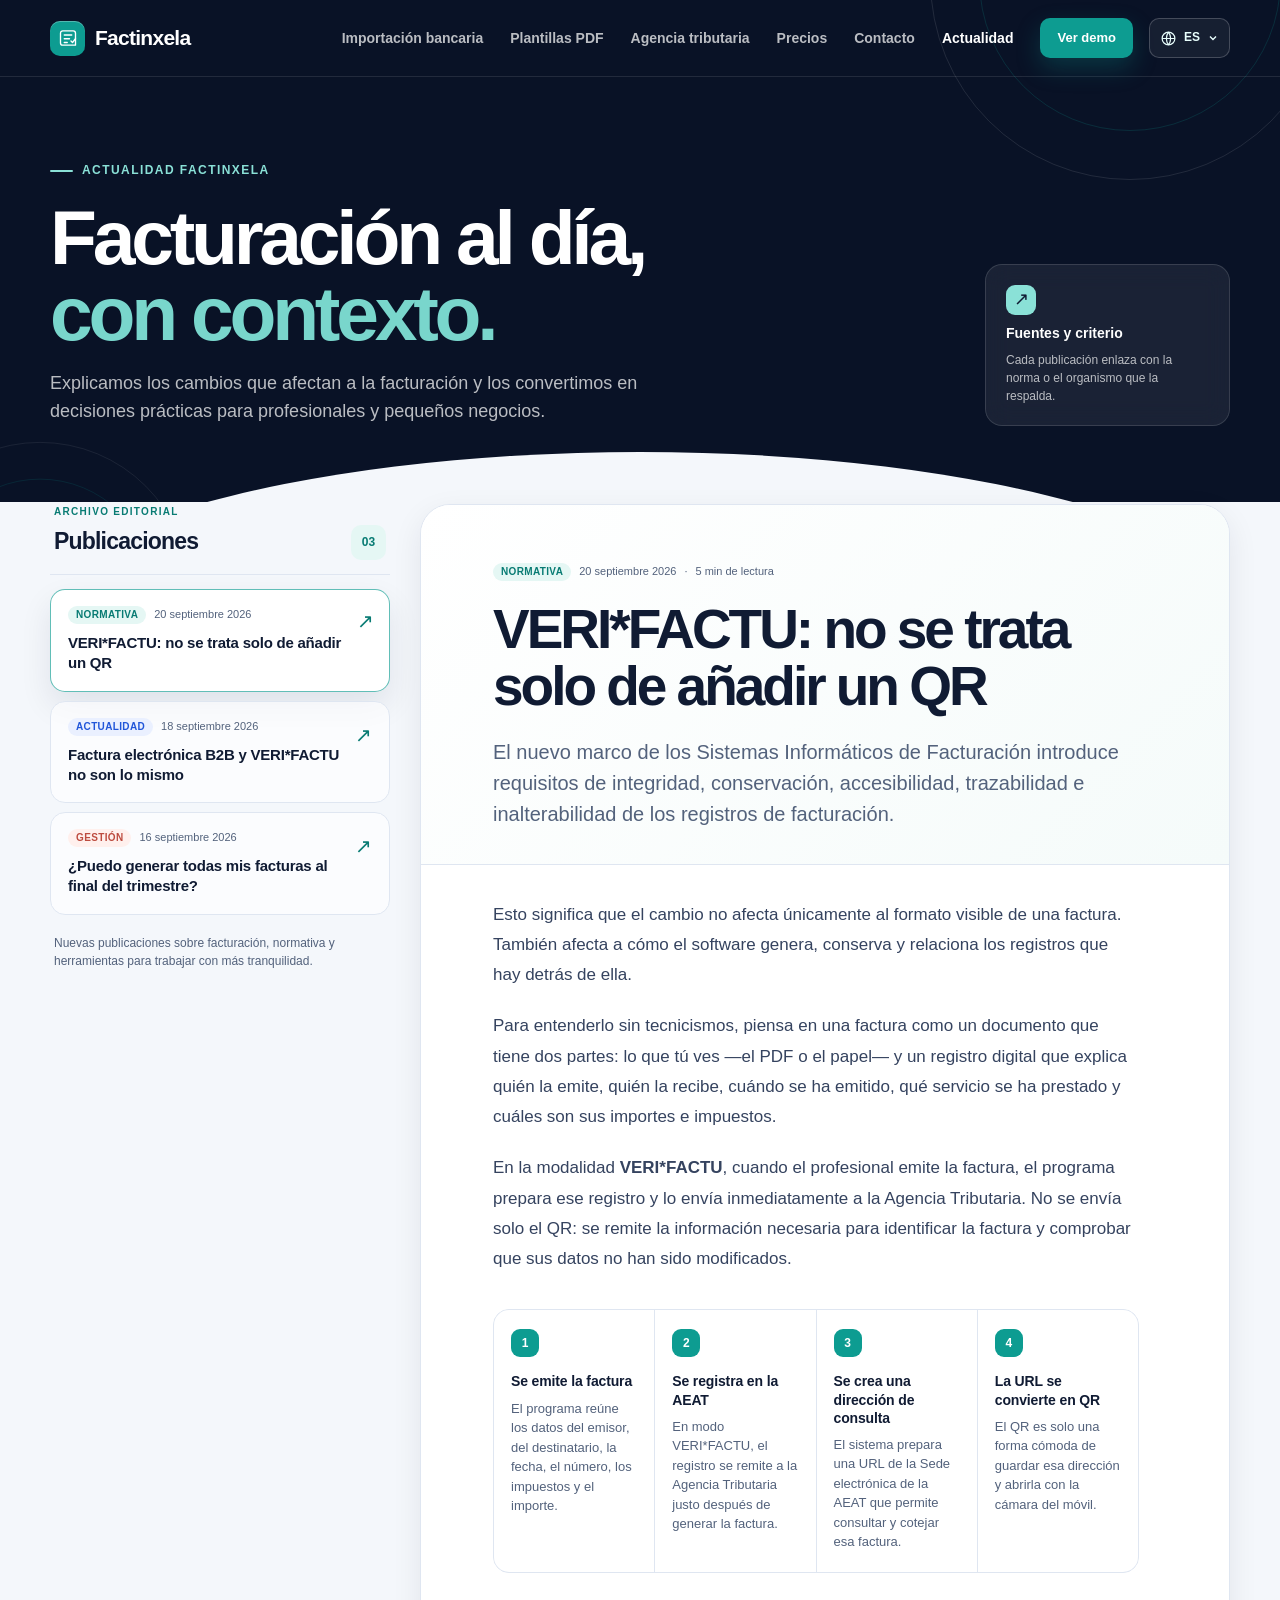
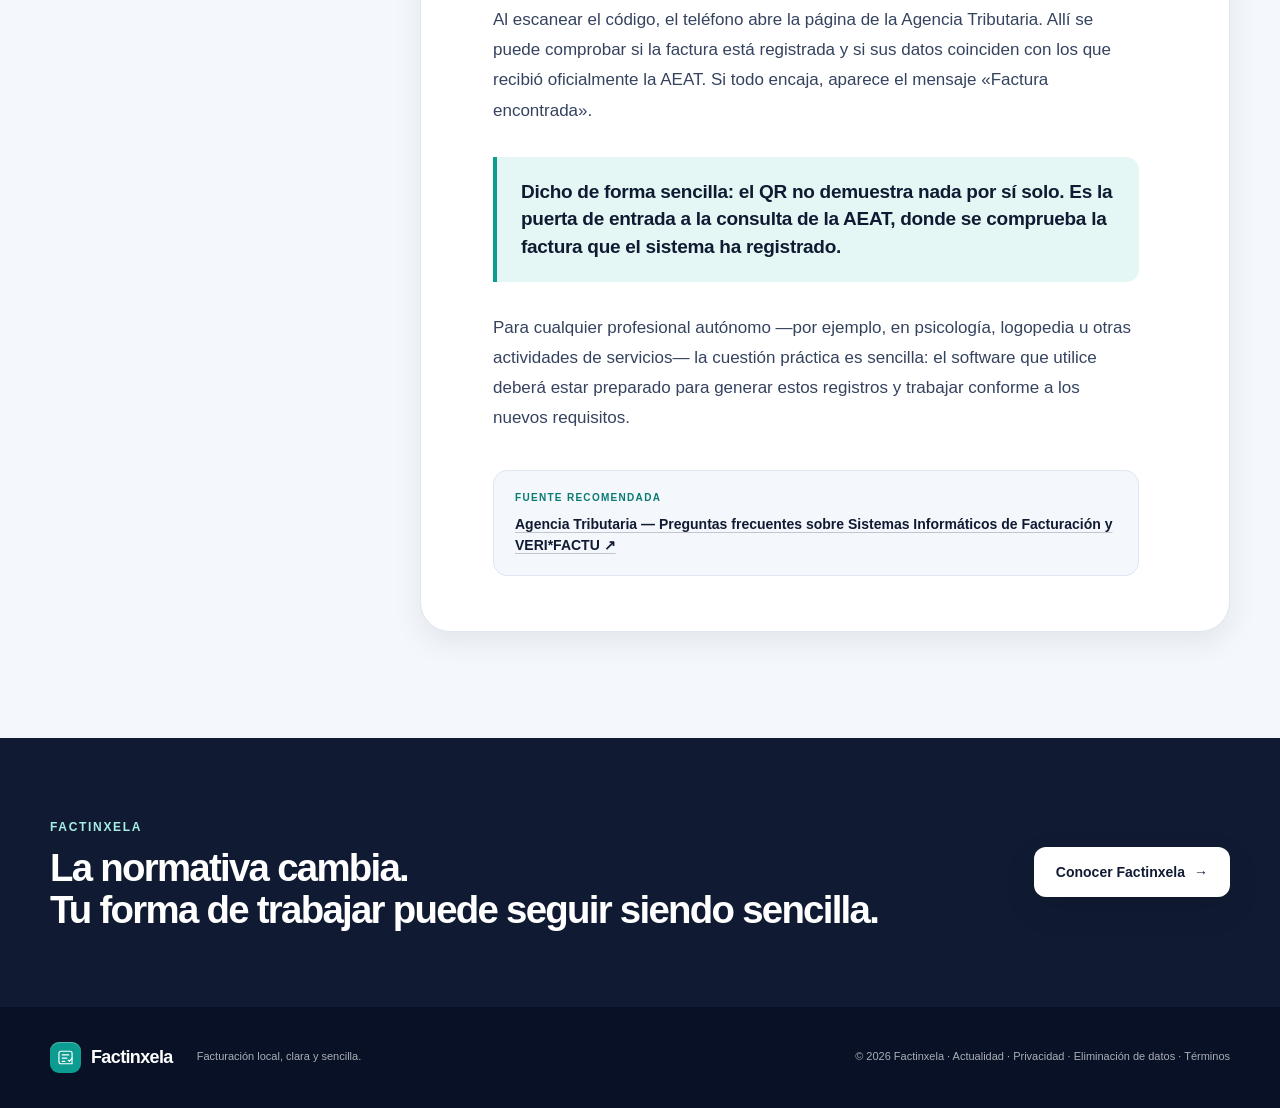
==== commit 1eafae51: "actualizar enlaces superiores e incluir enlace a Ver demo" ====
--- a/actualidad/index.html
+++ b/actualidad/index.html
@@ -72,12 +72,10 @@
         <a href="../#banco">Importación bancaria</a>
         <a href="../#plantillas">Plantillas PDF</a>
         <a href="../#aeat">Agencia tributaria</a>
-        <a href="../#rectificativas">Rectificativas</a>
-        <a href="../#capturas">Capturas</a>
         <a href="../#precios">Precios</a>
         <a href="../#contacto">Contacto</a>
         <a href="./" aria-current="page">Actualidad</a>
-        <a class="button button-small button-primary nav-cta" href="../#descubrir">Ver todas las funciones</a>
+        <a class="button button-small button-primary nav-cta" href="/demo">Ver demo</a>
       </nav>
 
       <div class="language-switcher" data-language-switcher>
--- a/styles.css
+++ b/styles.css
@@ -1530,119 +1530,6 @@
 .rectification-editor-label span {
   color: var(--ink-soft);
   font-size: 11px;
-}
-
-.gallery-section {
-  background: #fff;
-}
-
-.gallery-grid {
-  display: grid;
-  grid-template-columns: 1.2fr .8fr .8fr;
-  gap: 18px;
-  align-items: stretch;
-}
-
-.gallery-item {
-  display: flex;
-  min-width: 0;
-  margin: 0;
-  flex-direction: column;
-  overflow: hidden;
-  background: var(--surface-soft);
-  border: 1px solid var(--border);
-  border-radius: var(--radius);
-  transition: transform .25s ease, box-shadow .25s ease;
-}
-
-.gallery-item:hover {
-  box-shadow: var(--shadow-sm);
-  transform: translateY(-4px);
-}
-
-.gallery-item > button {
-  position: relative;
-  display: block;
-  min-height: 280px;
-  padding: 0;
-  overflow: hidden;
-  background: #edf1f7;
-  border: 0;
-  cursor: zoom-in;
-}
-
-.gallery-item img {
-  width: 100%;
-  height: 280px;
-  object-fit: cover;
-  object-position: top left;
-  transition: transform .45s ease;
-}
-
-.gallery-item:hover img {
-  transform: scale(1.025);
-}
-
-.gallery-large {
-  grid-column: span 2;
-}
-
-.gallery-large img {
-  object-position: top center;
-}
-
-.gallery-wide {
-  grid-column: span 2;
-}
-
-.gallery-wide > button {
-  background: linear-gradient(135deg, #e8f8f6, #eef2fb);
-}
-
-.gallery-wide img {
-  object-fit: contain;
-  object-position: center;
-}
-
-.zoom-icon {
-  position: absolute;
-  right: 14px;
-  bottom: 14px;
-  display: grid;
-  width: 36px;
-  height: 36px;
-  color: #fff;
-  background: rgba(16, 27, 51, .8);
-  border-radius: 10px;
-  font-size: 16px;
-  opacity: 0;
-  place-items: center;
-  transform: translateY(6px);
-  transition: opacity .2s ease, transform .2s ease;
-  backdrop-filter: blur(8px);
-}
-
-.gallery-item:hover .zoom-icon,
-.gallery-item button:focus-visible .zoom-icon {
-  opacity: 1;
-  transform: translateY(0);
-}
-
-.gallery-item figcaption {
-  display: flex;
-  min-height: 84px;
-  padding: 18px 20px;
-  flex-direction: column;
-  justify-content: center;
-}
-
-.gallery-item figcaption strong {
-  font-size: 15px;
-}
-
-.gallery-item figcaption span {
-  color: var(--ink-soft);
-  font-size: 12px;
 }
 
 .details-section {
@@ -2297,9 +2184,6 @@
   .aeat-flow-line { display: none; }
   .rectification-grid { grid-template-columns: 1fr; }
   .rectification-copy { max-width: 720px; }
-  .gallery-grid { grid-template-columns: 1fr 1fr; }
-  .gallery-large { grid-column: span 2; }
-  .gallery-wide { grid-column: auto; }
   .details-grid { grid-template-columns: 1fr; gap: 45px; }
   .details-sticky { position: static; max-width: 700px; }
   .pricing-grid { grid-template-columns: 1fr; max-width: 720px; margin-inline: auto; }
@@ -2357,10 +2241,6 @@
   .rectification-copy { padding: 24px; }
   .rectification-editor { margin-top: 36px; }
   .rectification-editor-label { gap: 6px; align-items: flex-start; flex-direction: column; }
-  .gallery-grid { grid-template-columns: 1fr; }
-  .gallery-large, .gallery-wide { grid-column: auto; }
-  .gallery-item > button, .gallery-item img { min-height: 220px; height: 220px; }
-  .gallery-wide img { object-fit: contain; }
   .detail-group { grid-template-columns: 34px 1fr; }
   .detail-group ul { grid-template-columns: 1fr; }
   .pricing-card { padding: 30px 25px; }
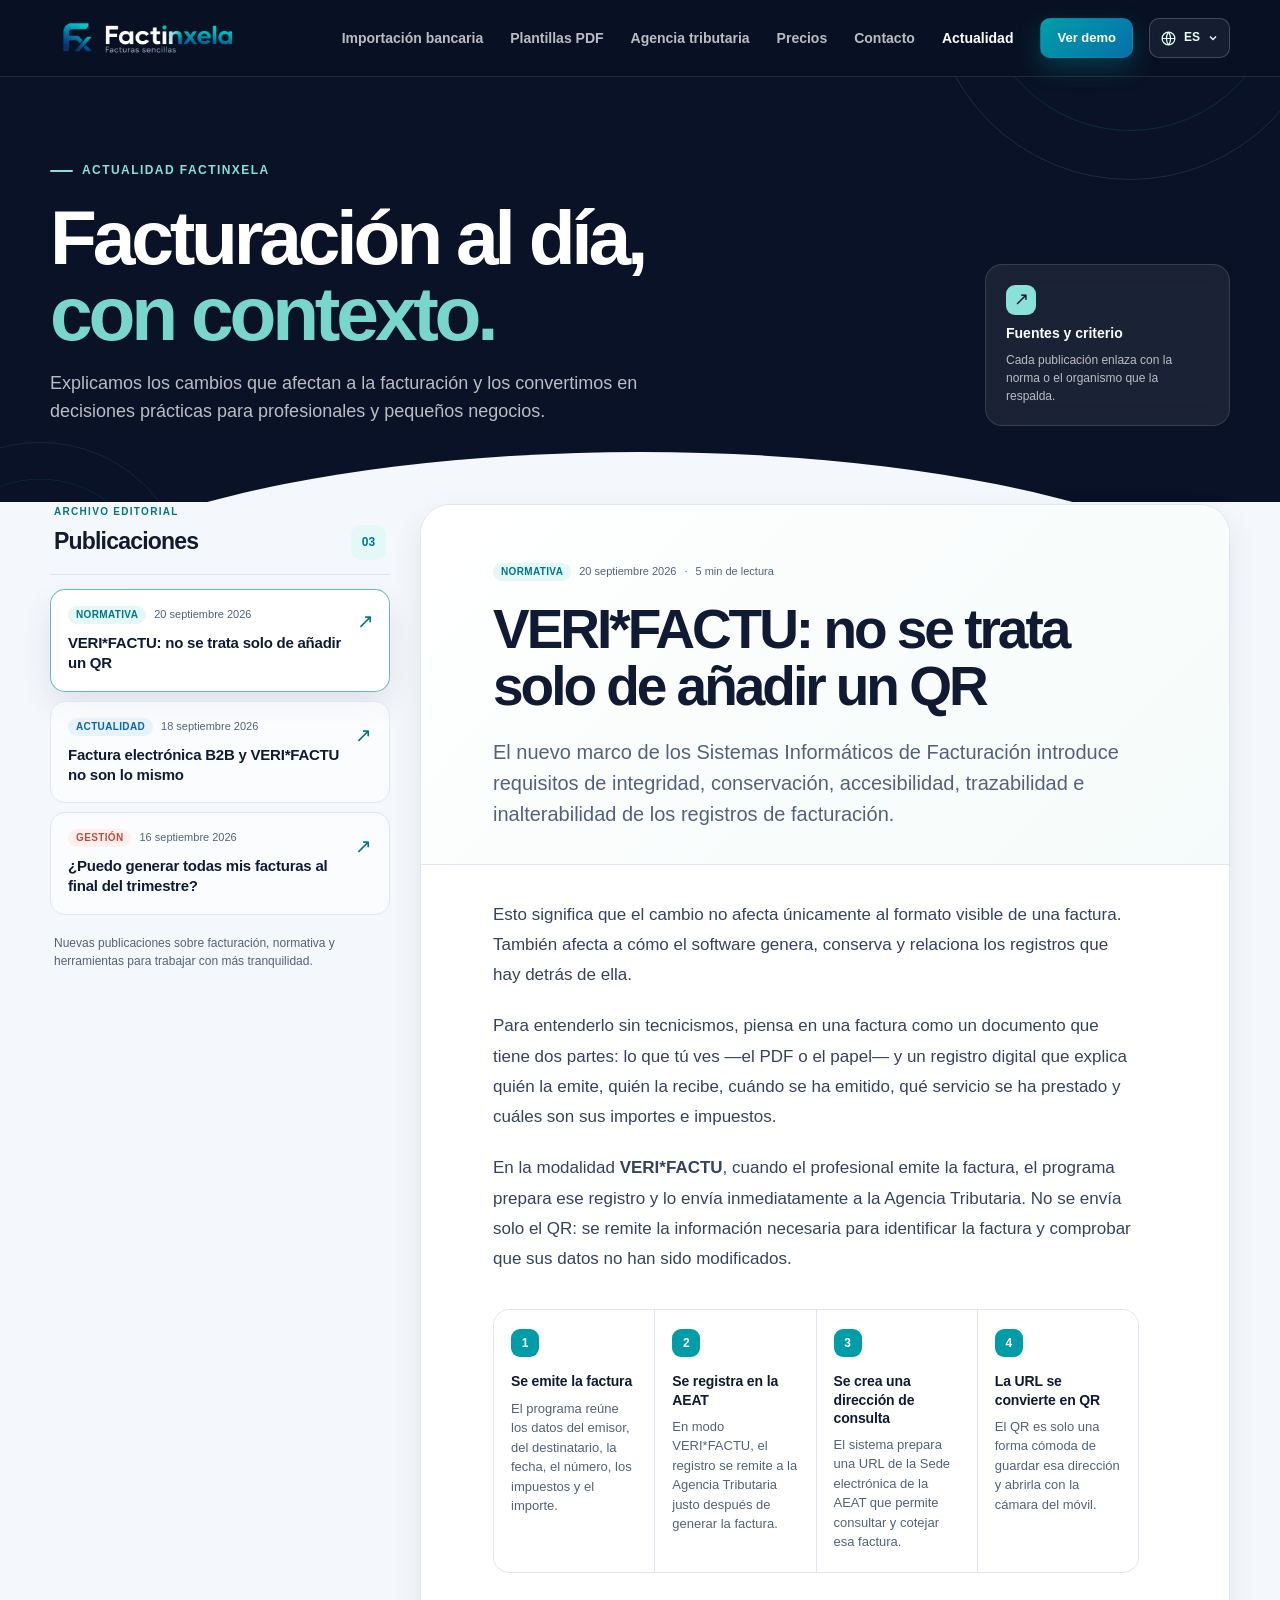
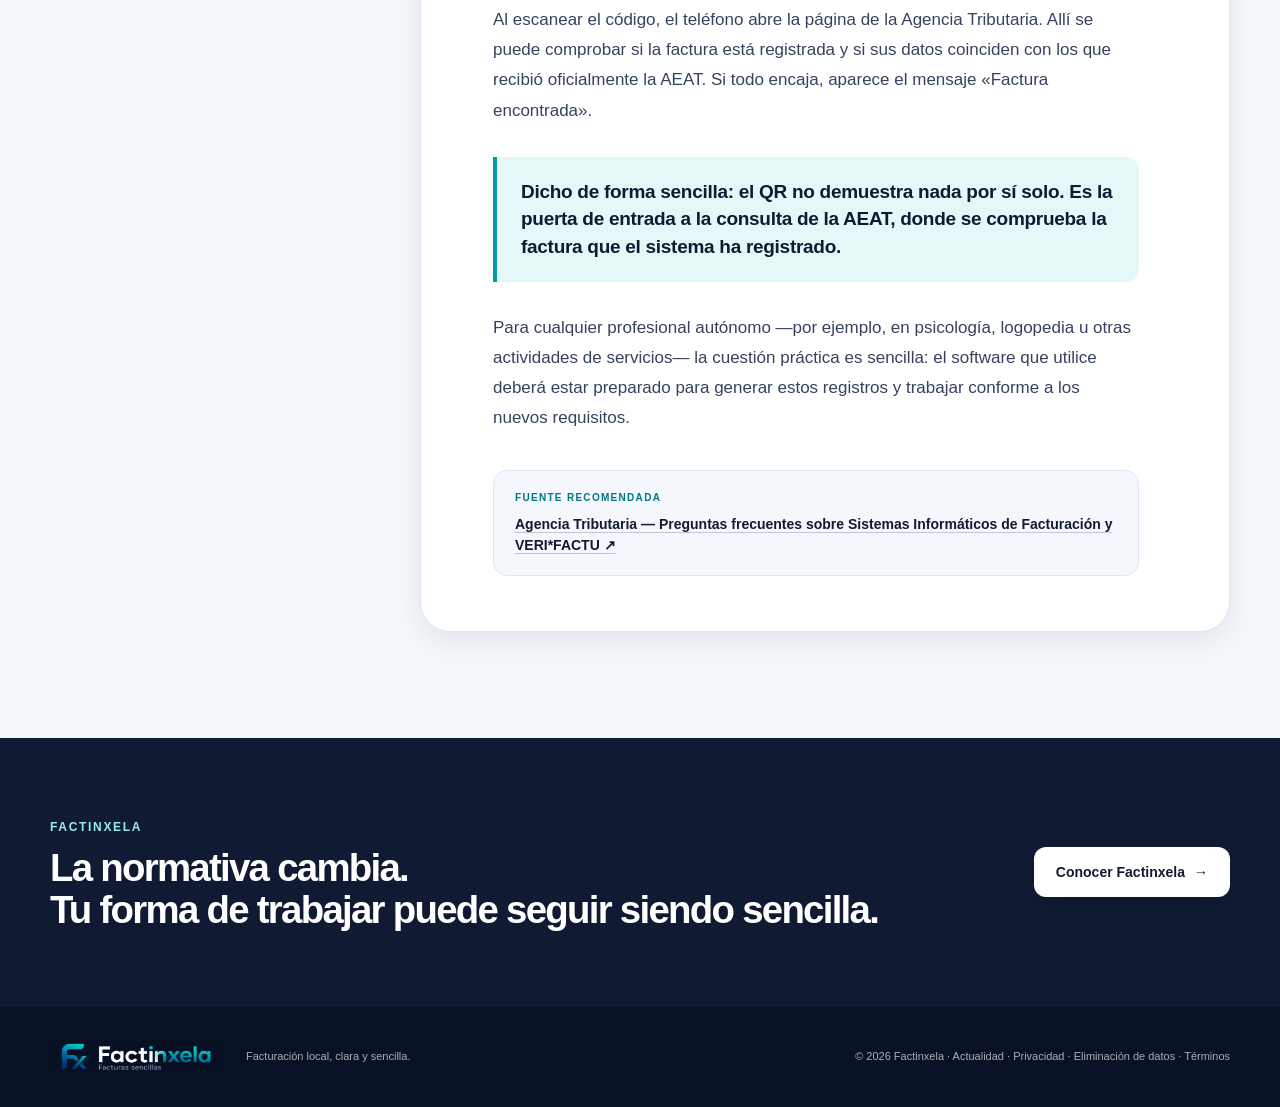
==== commit 09301071: "actualizar logo en actualidad" ====
--- a/actualidad/index.html
+++ b/actualidad/index.html
@@ -53,14 +53,9 @@
   <header class="site-header" data-header>
     <div class="container nav-wrap">
       <a class="brand" href="../#inicio" aria-label="Factinxela, inicio">
-        <span class="brand-mark" aria-hidden="true">
-          <svg viewBox="0 0 32 32" role="img">
-            <path d="M9 6.5h14a3 3 0 0 1 3 3v16H9a3 3 0 0 1-3-3v-13a3 3 0 0 1 3-3Z"/>
-            <path d="M11 12h10M11 17h7M11 22h4"/>
-            <path d="m20 20 2 2 4-5"/>
-          </svg>
+        <span class="brand-logo-crop" aria-hidden="true">
+          <img class="brand-logo" src="../assets/Factinxela_dark.png" alt="" width="2259" height="596">
         </span>
-        <span>Factinxela</span>
       </a>
 
       <button class="nav-toggle" type="button" aria-expanded="false" aria-controls="main-nav" data-nav-toggle>
@@ -237,10 +232,9 @@
   <footer class="site-footer">
     <div class="container footer-inner">
       <a class="brand brand-footer" href="../#inicio" aria-label="Factinxela, volver al inicio">
-        <span class="brand-mark" aria-hidden="true">
-          <svg viewBox="0 0 32 32"><path d="M9 6.5h14a3 3 0 0 1 3 3v16H9a3 3 0 0 1-3-3v-13a3 3 0 0 1 3-3Z"/><path d="M11 12h10M11 17h7M11 22h4"/><path d="m20 20 2 2 4-5"/></svg>
+        <span class="brand-logo-crop" aria-hidden="true">
+          <img class="brand-logo" src="../assets/Factinxela_dark.png" alt="" width="2259" height="596">
         </span>
-        <span>Factinxela</span>
       </a>
       <p>Facturación local, clara y sencilla.</p>
       <p class="footer-note">© <span data-year>2026</span> Factinxela · <a href="./">Actualidad</a> · <a href="../privacidad/">Privacidad</a> · <a href="../eliminacion-datos/">Eliminación de datos</a> · <a href="../terminos/">Términos</a></p>
--- a/styles.css
+++ b/styles.css
@@ -3,11 +3,14 @@
   --ink-soft: #53627c;
   --navy: #101b33;
   --navy-deep: #091226;
-  --teal: #0d9c91;
-  --teal-dark: #087b73;
-  --teal-pale: #e5f7f4;
-  --blue: #2156d9;
-  --blue-pale: #eaf0ff;
+  --teal: #009da8;
+  --teal-dark: #007785;
+  --teal-pale: #e4f8f8;
+  --brand-cyan: #00c0c0;
+  --brand-cyan-soft: #5edbd5;
+  --brand-blue: #0870aa;
+  --blue: #0a66ad;
+  --blue-pale: #e8f2fb;
   --coral: #ed6a5a;
   --violet: #7559d9;
   --amber: #d98913;
@@ -111,7 +114,7 @@
 }
 
 :focus-visible {
-  outline: 3px solid rgba(13, 156, 145, .45);
+  outline: 3px solid rgba(0, 192, 192, .42);
   outline-offset: 3px;
 }
 
@@ -122,12 +125,13 @@
   right: 0;
   left: 0;
   color: #fff;
+  background: #081124;
   border-bottom: 1px solid rgba(255, 255, 255, .1);
   transition: background .25s ease, box-shadow .25s ease, border-color .25s ease;
 }
 
 .site-header.scrolled {
-  background: rgba(11, 21, 42, .92);
+  background: #081124;
   border-bottom-color: rgba(255, 255, 255, .08);
   box-shadow: 0 10px 30px rgba(5, 12, 25, .18);
   backdrop-filter: blur(18px);
@@ -143,31 +147,29 @@
 
 .brand {
   display: inline-flex;
-  gap: 10px;
-  align-items: center;
-  font-size: 21px;
-  font-weight: 800;
-  letter-spacing: -.035em;
-}
-
-.brand-mark {
-  display: grid;
-  width: 35px;
-  height: 35px;
-  color: #fff;
-  background: var(--teal);
-  border-radius: 10px;
-  place-items: center;
-  box-shadow: inset 0 1px 0 rgba(255, 255, 255, .28);
-}
-
-.brand-mark svg {
-  width: 24px;
-  fill: none;
-  stroke: currentColor;
-  stroke-width: 1.8;
-  stroke-linecap: round;
-  stroke-linejoin: round;
+  align-items: center;
+  flex: 0 0 auto;
+}
+
+.brand-logo-crop {
+  display: block;
+  width: clamp(158px, 15.2vw, 220px);
+  overflow: hidden;
+  aspect-ratio: 2259 / 400;
+  transition: transform .2s ease;
+}
+
+.brand-logo {
+  display: block;
+  width: 100%;
+  max-width: none;
+  height: auto;
+  transform: translateY(-16.5%);
+}
+
+.brand:hover .brand-logo-crop,
+.brand:focus-visible .brand-logo-crop {
+  transform: translateY(-1px);
 }
 
 .main-nav {
@@ -215,7 +217,7 @@
 
 .language-toggle:hover,
 .language-toggle[aria-expanded="true"] {
-  background: rgba(13, 156, 145, .2);
+  background: rgba(0, 192, 192, .18);
   border-color: rgba(111, 225, 214, .55);
 }
 
@@ -366,13 +368,13 @@
 
 .button-primary {
   color: #fff;
-  background: var(--teal);
-  box-shadow: 0 10px 24px rgba(13, 156, 145, .26);
+  background: linear-gradient(135deg, var(--teal), var(--brand-blue));
+  box-shadow: 0 10px 24px rgba(0, 157, 168, .28);
 }
 
 .button-primary:hover {
-  background: #10aaa0;
-  box-shadow: 0 13px 30px rgba(13, 156, 145, .34);
+  background: linear-gradient(135deg, #00aeb5, #087cae);
+  box-shadow: 0 13px 30px rgba(0, 174, 181, .34);
 }
 
 .button-ghost {
@@ -430,7 +432,7 @@
   right: -100px;
   width: 510px;
   height: 510px;
-  background: radial-gradient(circle, rgba(13, 156, 145, .24), transparent 68%);
+  background: radial-gradient(circle, rgba(0, 192, 192, .23), transparent 68%);
 }
 
 .hero-glow-two {
@@ -458,7 +460,7 @@
   display: inline-flex;
   gap: 9px;
   align-items: center;
-  color: #86e0d7;
+  color: var(--brand-cyan-soft);
   font-size: 12px;
   font-weight: 800;
   letter-spacing: .12em;
@@ -477,7 +479,7 @@
 }
 
 .eyebrow-light {
-  color: #a9eee7;
+  color: #8ce8e3;
 }
 
 .hero h1 {
@@ -489,8 +491,12 @@
 }
 
 .hero h1 em {
-  color: #78dbd1;
+  color: var(--brand-cyan-soft);
+  background: linear-gradient(90deg, var(--brand-cyan-soft), var(--brand-cyan) 58%, var(--brand-blue) 115%);
+  background-clip: text;
+  -webkit-background-clip: text;
   font-style: normal;
+  -webkit-text-fill-color: transparent;
 }
 
 .hero-lead {
@@ -528,8 +534,8 @@
   display: grid;
   width: 18px;
   height: 18px;
-  color: #c9fff9;
-  background: rgba(13, 156, 145, .25);
+  color: #cefffb;
+  background: rgba(0, 192, 192, .22);
   border-radius: 50%;
   font-size: 11px;
   place-items: center;
@@ -818,7 +824,7 @@
   bottom: -90px;
   width: 190px;
   height: 190px;
-  background: radial-gradient(circle, rgba(13, 156, 145, .08), transparent 68%);
+  background: radial-gradient(circle, rgba(0, 192, 192, .08), transparent 68%);
   content: "";
 }
 
@@ -869,12 +875,12 @@
   margin-bottom: 0;
 }
 
-.icon-teal { color: #087b73; background: #dff6f3; }
+.icon-teal { color: var(--teal-dark); background: var(--teal-pale); }
 .icon-blue { color: #2856bf; background: #e7eeff; }
 .icon-coral { color: #c94f42; background: #ffebe7; }
 .icon-violet { color: #694bc6; background: #eee9ff; }
 .icon-amber { color: #b26d09; background: #fff2d8; }
-.icon-on-dark { color: #b4fff7; background: rgba(79, 222, 208, .13); }
+.icon-on-dark { color: #c6fffb; background: rgba(0, 192, 192, .13); }
 
 .card-kicker {
   display: block;
@@ -887,7 +893,7 @@
 }
 
 .feature-dark .card-kicker {
-  color: #8ce1d8;
+  color: var(--brand-cyan-soft);
 }
 
 .feature-card h3 {
@@ -945,7 +951,7 @@
 
 .mini-sequence small {
   display: block;
-  color: #83dcd3;
+  color: var(--brand-cyan-soft);
   font-size: 8px;
 }
 
@@ -1077,7 +1083,7 @@
 .bank-visual::before {
   position: absolute;
   inset: 0 8% 0 4%;
-  background: linear-gradient(135deg, rgba(13, 156, 145, .15), rgba(33, 86, 217, .13));
+  background: linear-gradient(135deg, rgba(0, 192, 192, .15), rgba(8, 112, 170, .13));
   border-radius: 35% 65% 54% 46% / 42% 39% 61% 58%;
   content: "";
   transform: rotate(3deg);
@@ -1134,7 +1140,7 @@
   left: -150px;
   width: 520px;
   height: 520px;
-  background: radial-gradient(circle, rgba(13, 156, 145, .07), transparent 68%);
+  background: radial-gradient(circle, rgba(0, 192, 192, .07), transparent 68%);
   content: "";
 }
 
@@ -1372,8 +1378,8 @@
   flex: 0 0 auto;
   width: 34px;
   height: 34px;
-  color: #8cded6;
-  background: rgba(13, 156, 145, .12);
+  color: var(--brand-cyan-soft);
+  background: rgba(0, 192, 192, .11);
   border: 1px solid rgba(97, 225, 212, .22);
   border-radius: 50%;
   font-size: 11px;
@@ -1383,8 +1389,8 @@
 
 .aeat-flow-item.active > span {
   color: #061b1a;
-  background: #75d9cf;
-  box-shadow: 0 0 0 7px rgba(117, 217, 207, .08);
+  background: var(--brand-cyan-soft);
+  box-shadow: 0 0 0 7px rgba(94, 219, 213, .08);
 }
 
 .aeat-flow-item strong,
@@ -1646,7 +1652,7 @@
   bottom: -110px;
   width: 250px;
   height: 250px;
-  background: radial-gradient(circle, rgba(13, 156, 145, .14), transparent 68%);
+  background: radial-gradient(circle, rgba(0, 192, 192, .14), transparent 68%);
   content: "";
 }
 
@@ -1683,7 +1689,7 @@
   padding: 6px 10px;
   color: var(--teal-dark);
   background: rgba(255, 255, 255, .72);
-  border: 1px solid rgba(13, 156, 145, .17);
+  border: 1px solid rgba(0, 157, 168, .17);
   border-radius: 999px;
   font-size: 10px;
   font-weight: 800;
@@ -1727,7 +1733,7 @@
   align-items: baseline;
   padding: 21px 0 18px;
   margin-top: 23px;
-  border-top: 1px solid rgba(13, 156, 145, .2);
+  border-top: 1px solid rgba(0, 157, 168, .2);
 }
 
 .pricing-add-on strong {
@@ -1746,7 +1752,7 @@
   padding: 18px 0 0;
   margin: 0;
   gap: 12px;
-  border-top: 1px solid rgba(13, 156, 145, .2);
+  border-top: 1px solid rgba(0, 157, 168, .2);
   list-style: none;
 }
 
@@ -1785,7 +1791,7 @@
 }
 
 .pricing-message span {
-  color: #86e0d7;
+  color: var(--brand-cyan-soft);
   font-size: 11px;
   font-weight: 900;
   letter-spacing: .12em;
@@ -1819,7 +1825,7 @@
   display: grid;
   width: 70px;
   height: 70px;
-  color: #bafff7;
+  color: #cefffb;
   background: rgba(255, 255, 255, .08);
   border: 1px solid rgba(255, 255, 255, .15);
   border-radius: 20px;
@@ -1855,7 +1861,7 @@
 
 .privacy-badges span {
   padding: 8px 12px;
-  color: #d5fffb;
+  color: #cefffb;
   background: rgba(255, 255, 255, .07);
   border: 1px solid rgba(255, 255, 255, .1);
   border-radius: 999px;
@@ -1888,7 +1894,7 @@
 }
 
 .contact-card:hover {
-  border-color: rgba(13, 156, 145, .45);
+  border-color: rgba(0, 157, 168, .45);
   box-shadow: 0 18px 40px rgba(16, 27, 51, .12);
   transform: translateY(-4px);
 }
@@ -1976,7 +1982,7 @@
 }
 
 .cta-label {
-  color: #a8eee7;
+  color: #96eee9;
   font-size: 12px;
   font-weight: 900;
   letter-spacing: .14em;
@@ -2003,17 +2009,10 @@
 
 .brand-footer {
   color: #fff;
-  font-size: 18px;
-}
-
-.brand-footer .brand-mark {
-  width: 31px;
-  height: 31px;
-  border-radius: 9px;
-}
-
-.brand-footer .brand-mark svg {
-  width: 21px;
+}
+
+.brand-footer .brand-logo-crop {
+  width: 172px;
 }
 
 .site-footer p {
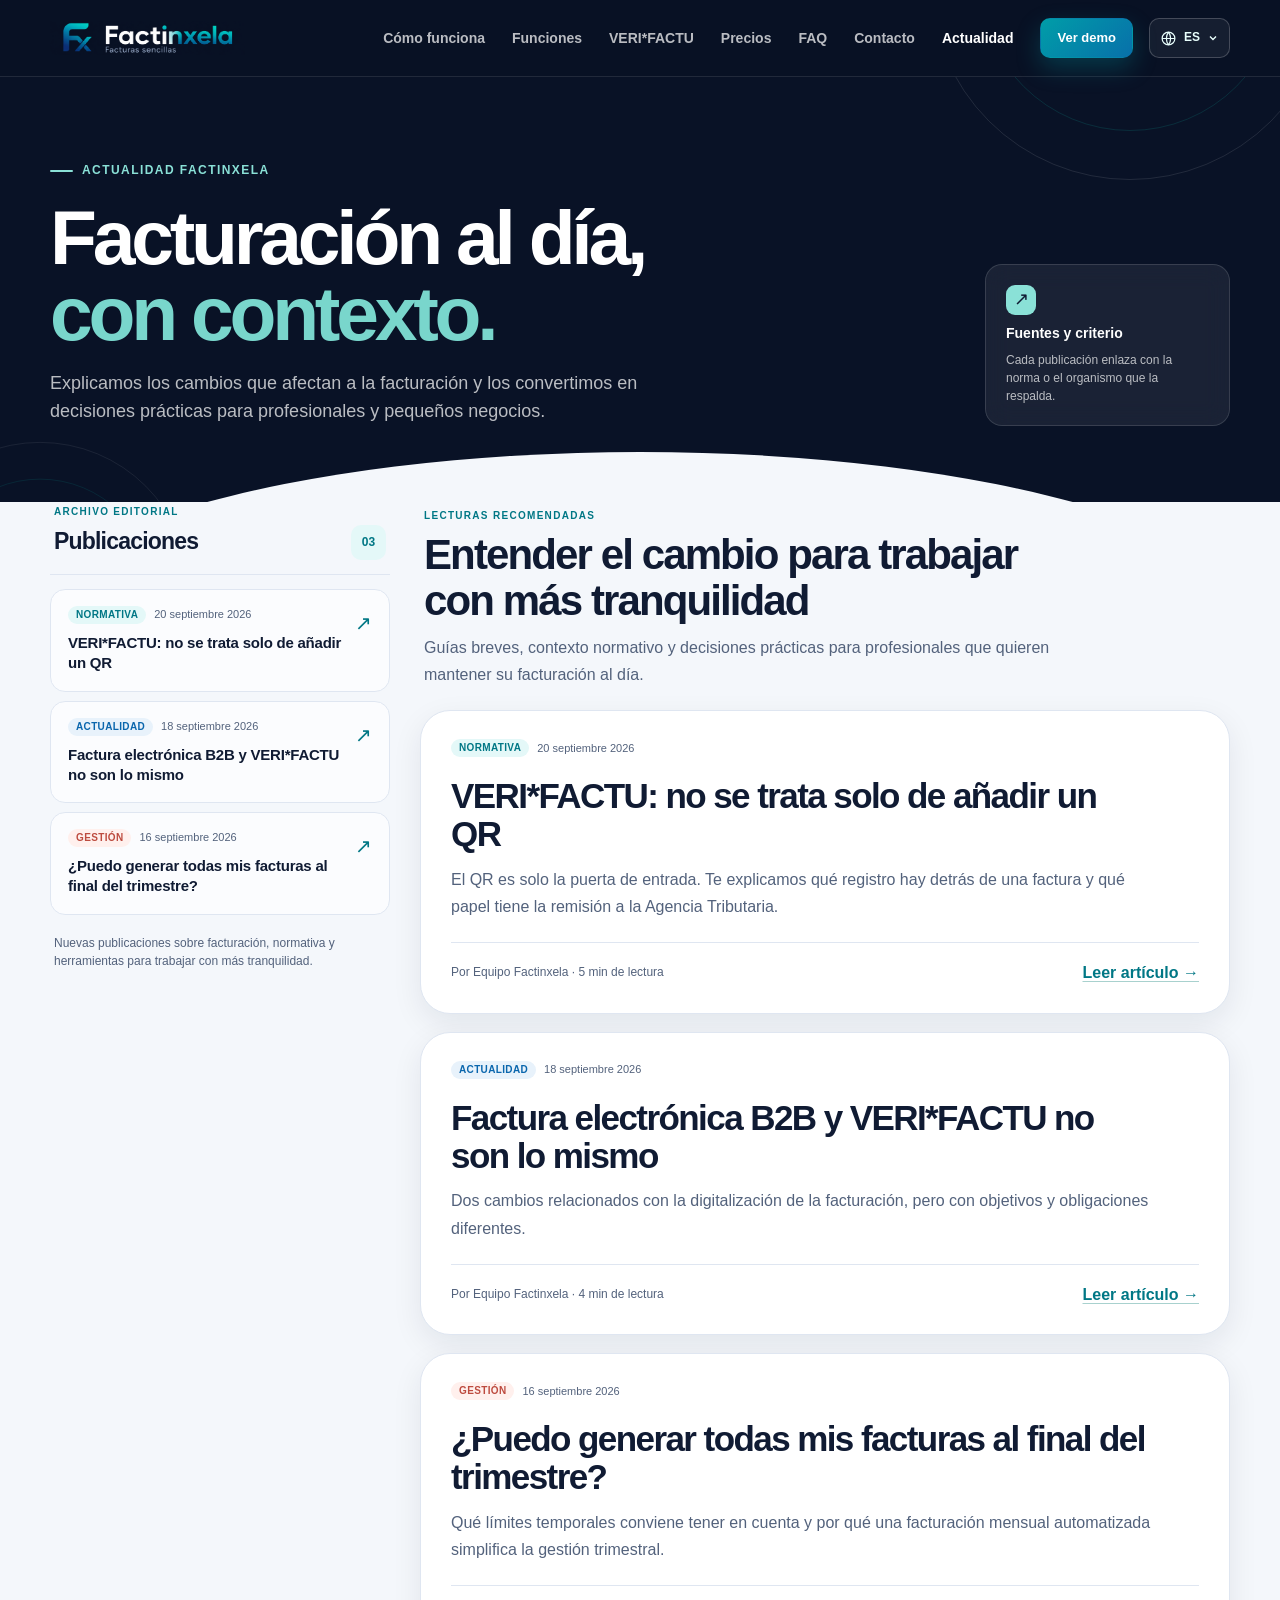
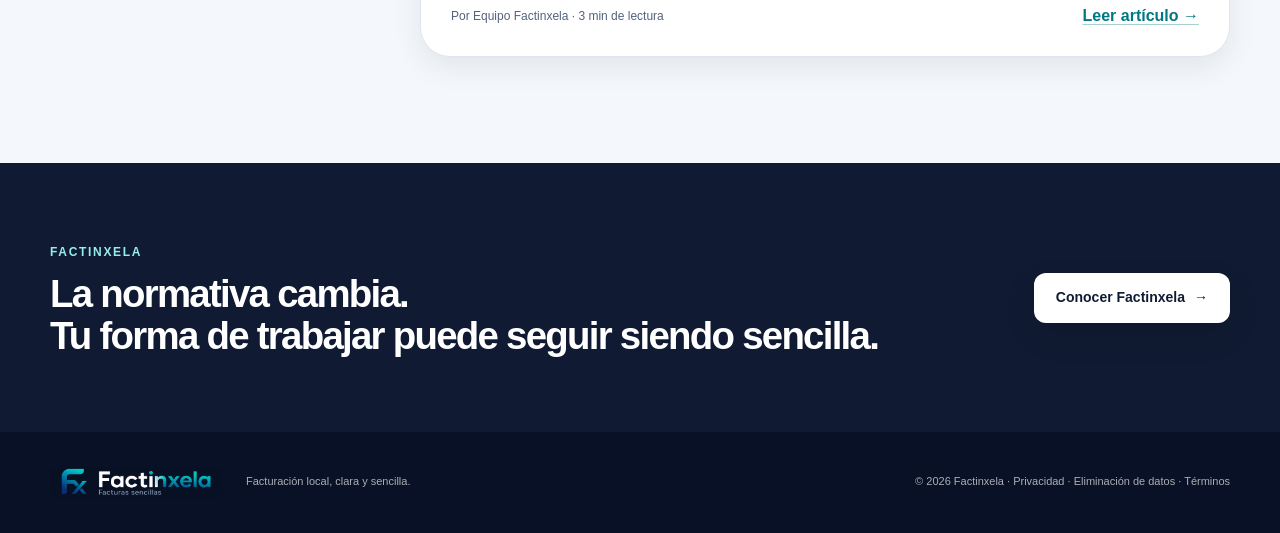
==== commit cff83e49: "actualizaciones SEO/SEM" ====
--- a/actualidad/index.html
+++ b/actualidad/index.html
@@ -5,7 +5,7 @@
   <meta name="viewport" content="width=device-width, initial-scale=1">
   <meta name="description" content="Noticias, explicaciones y fuentes oficiales sobre facturación, VERI*FACTU y factura electrónica para profesionales.">
   <meta name="theme-color" content="#101b33">
-  <meta property="og:title" content="Actualidad sobre facturación · Factinxela">
+  <meta property="og:title" content="Actualidad sobre facturación y VERI*FACTU · Factinxela">
   <meta property="og:description" content="Explicamos los cambios de la facturación y sus consecuencias prácticas para profesionales y pequeños negocios.">
   <meta property="og:type" content="website">
   <meta property="og:url" content="https://factinxela.es/actualidad/">
@@ -36,16 +36,15 @@
     "mainEntity": {
       "@type": "ItemList",
       "itemListElement": [
-        { "@type": "ListItem", "position": 1, "name": "VERI*FACTU: no se trata solo de añadir un QR", "url": "https://factinxela.es/actualidad/#verifactu-qr" },
-        { "@type": "ListItem", "position": 2, "name": "Factura electrónica B2B y VERI*FACTU no son lo mismo", "url": "https://factinxela.es/actualidad/#factura-electronica-b2b" },
-        { "@type": "ListItem", "position": 3, "name": "¿Puedo generar todas mis facturas al final del trimestre?", "url": "https://factinxela.es/actualidad/#facturacion-trimestral" }
+        { "@type": "ListItem", "position": 1, "name": "VERI*FACTU: no se trata solo de añadir un QR", "url": "https://factinxela.es/actualidad/verifactu-qr/" },
+        { "@type": "ListItem", "position": 2, "name": "Factura electrónica B2B y VERI*FACTU no son lo mismo", "url": "https://factinxela.es/actualidad/factura-electronica-b2b/" },
+        { "@type": "ListItem", "position": 3, "name": "¿Puedo generar todas mis facturas al final del trimestre?", "url": "https://factinxela.es/actualidad/facturacion-trimestral/" }
       ]
     }
   }
   </script>
   <script src="../translations.js" defer></script>
   <script src="../app.js" defer></script>
-  <script src="actualidad.js" defer></script>
 </head>
 <body>
   <a class="skip-link" href="#contenido">Saltar al contenido</a>
@@ -64,13 +63,14 @@
       </button>
 
       <nav class="main-nav" id="main-nav" aria-label="Navegación principal" data-nav>
-        <a href="../#banco">Importación bancaria</a>
-        <a href="../#plantillas">Plantillas PDF</a>
-        <a href="../#aeat">Agencia tributaria</a>
-        <a href="../#precios">Precios</a>
-        <a href="../#contacto">Contacto</a>
-        <a href="./" aria-current="page">Actualidad</a>
-        <a class="button button-small button-primary nav-cta" href="/demo">Ver demo</a>
+        <a href="/#flujo">Cómo funciona</a>
+        <a href="/#funciones">Funciones</a>
+        <a href="/verifactu/">VERI*FACTU</a>
+        <a href="/precios/">Precios</a>
+        <a href="/#preguntas">FAQ</a>
+        <a href="/#contacto">Contacto</a>
+        <a href="/actualidad/" aria-current="page">Actualidad</a>
+        <a class="button button-small button-primary nav-cta" href="/demo/">Ver demo</a>
       </nav>
 
       <div class="language-switcher" data-language-switcher>
@@ -116,18 +116,18 @@
           </div>
           <span class="news-count">03</span>
         </div>
-        <nav class="news-list" aria-label="Seleccionar publicación">
-          <a class="news-list-item is-active" href="#verifactu-qr" data-article-target="verifactu-qr" aria-current="page">
+        <nav class="news-list" aria-label="Publicaciones">
+          <a class="news-list-item" href="verifactu-qr/">
             <span class="news-list-meta"><span class="news-tag">Normativa</span><time datetime="2026-09-20">20 septiembre 2026</time></span>
             <strong>VERI*FACTU: no se trata solo de añadir un QR</strong>
             <span class="news-list-arrow" aria-hidden="true">↗</span>
           </a>
-          <a class="news-list-item" href="#factura-electronica-b2b" data-article-target="factura-electronica-b2b">
+          <a class="news-list-item" href="factura-electronica-b2b/">
             <span class="news-list-meta"><span class="news-tag news-tag-blue">Actualidad</span><time datetime="2026-09-18">18 septiembre 2026</time></span>
             <strong>Factura electrónica B2B y VERI*FACTU no son lo mismo</strong>
             <span class="news-list-arrow" aria-hidden="true">↗</span>
           </a>
-          <a class="news-list-item" href="#facturacion-trimestral" data-article-target="facturacion-trimestral">
+          <a class="news-list-item" href="facturacion-trimestral/">
             <span class="news-list-meta"><span class="news-tag news-tag-coral">Gestión</span><time datetime="2026-09-16">16 septiembre 2026</time></span>
             <strong>¿Puedo generar todas mis facturas al final del trimestre?</strong>
             <span class="news-list-arrow" aria-hidden="true">↗</span>
@@ -137,84 +137,34 @@
       </aside>
 
       <div class="news-reading-column">
-        <article class="news-article is-active" id="verifactu-qr" data-article-panel="verifactu-qr" aria-labelledby="verifactu-qr-title">
-          <header class="news-article-header">
-            <div class="news-article-meta"><span class="news-tag">Normativa</span><time datetime="2026-09-20">20 septiembre 2026</time><span>·</span><span>5 min de lectura</span></div>
-            <h2 id="verifactu-qr-title">VERI*FACTU: no se trata solo de añadir un QR</h2>
-            <p class="news-article-lead">El nuevo marco de los Sistemas Informáticos de Facturación introduce requisitos de integridad, conservación, accesibilidad, trazabilidad e inalterabilidad de los registros de facturación.</p>
-          </header>
-          <div class="news-article-body">
-            <p>Esto significa que el cambio no afecta únicamente al formato visible de una factura. También afecta a cómo el software genera, conserva y relaciona los registros que hay detrás de ella.</p>
-            <p>Para entenderlo sin tecnicismos, piensa en una factura como un documento que tiene dos partes: lo que tú ves —el PDF o el papel— y un registro digital que explica quién la emite, quién la recibe, cuándo se ha emitido, qué servicio se ha prestado y cuáles son sus importes e impuestos.</p>
-            <p>En la modalidad <strong>VERI*FACTU</strong>, cuando el profesional emite la factura, el programa prepara ese registro y lo envía inmediatamente a la Agencia Tributaria. No se envía solo el QR: se remite la información necesaria para identificar la factura y comprobar que sus datos no han sido modificados.</p>
-            <div class="news-flow" aria-label="Cómo funciona una factura verificable">
-              <div class="news-flow-step">
-                <span class="news-flow-number">1</span>
-                <strong>Se emite la factura</strong>
-                <p>El programa reúne los datos del emisor, del destinatario, la fecha, el número, los impuestos y el importe.</p>
-              </div>
-              <div class="news-flow-step">
-                <span class="news-flow-number">2</span>
-                <strong>Se registra en la AEAT</strong>
-                <p>En modo VERI*FACTU, el registro se remite a la Agencia Tributaria justo después de generar la factura.</p>
-              </div>
-              <div class="news-flow-step">
-                <span class="news-flow-number">3</span>
-                <strong>Se crea una dirección de consulta</strong>
-                <p>El sistema prepara una URL de la Sede electrónica de la AEAT que permite consultar y cotejar esa factura.</p>
-              </div>
-              <div class="news-flow-step">
-                <span class="news-flow-number">4</span>
-                <strong>La URL se convierte en QR</strong>
-                <p>El QR es solo una forma cómoda de guardar esa dirección y abrirla con la cámara del móvil.</p>
-              </div>
-            </div>
-            <p>Al escanear el código, el teléfono abre la página de la Agencia Tributaria. Allí se puede comprobar si la factura está registrada y si sus datos coinciden con los que recibió oficialmente la AEAT. Si todo encaja, aparece el mensaje «Factura encontrada».</p>
-            <p class="news-highlight">Dicho de forma sencilla: el QR no demuestra nada por sí solo. Es la puerta de entrada a la consulta de la AEAT, donde se comprueba la factura que el sistema ha registrado.</p>
-            <p>Para cualquier profesional autónomo —por ejemplo, en psicología, logopedia u otras actividades de servicios— la cuestión práctica es sencilla: el software que utilice deberá estar preparado para generar estos registros y trabajar conforme a los nuevos requisitos.</p>
-            <aside class="news-source-card">
-              <span class="news-source-label">Fuente recomendada</span>
-              <p><a href="https://sede.agenciatributaria.gob.es/Sede/iva/sistemas-informaticos-facturacion-verifactu/preguntas-frecuentes.html" target="_blank" rel="noopener noreferrer">Agencia Tributaria — Preguntas frecuentes sobre Sistemas Informáticos de Facturación y VERI*FACTU <span aria-hidden="true">↗</span></a></p>
-            </aside>
-          </div>
-        </article>
+        <div class="news-index-intro">
+          <span class="news-kicker">Lecturas recomendadas</span>
+          <h2>Entender el cambio para trabajar con más tranquilidad</h2>
+          <p>Guías breves, contexto normativo y decisiones prácticas para profesionales que quieren mantener su facturación al día.</p>
+        </div>
 
-        <article class="news-article" id="factura-electronica-b2b" data-article-panel="factura-electronica-b2b" aria-labelledby="factura-electronica-b2b-title">
-          <header class="news-article-header">
-            <div class="news-article-meta"><span class="news-tag news-tag-blue">Actualidad</span><time datetime="2026-09-18">18 septiembre 2026</time><span>·</span><span>4 min de lectura</span></div>
-            <h2 id="factura-electronica-b2b-title">Factura electrónica B2B y VERI*FACTU no son lo mismo</h2>
-            <p class="news-article-lead">Ambos cambios forman parte de la digitalización de la facturación, pero responden a obligaciones diferentes.</p>
-          </header>
-          <div class="news-article-body">
-            <p>VERI*FACTU regula principalmente cómo deben comportarse los sistemas informáticos que soportan procesos de facturación.</p>
-            <p>La factura electrónica B2B regula el intercambio electrónico de facturas entre empresarios y profesionales.</p>
-            <p>El <a class="inline-link" href="https://www.boe.es/eli/es/rd/2026/03/25/238" target="_blank" rel="noopener noreferrer">Real Decreto 238/2026</a> desarrolla este segundo sistema y prevé facturas electrónicas estructuradas, interoperabilidad entre plataformas y comunicación de estados como aceptación y pago.</p>
-            <p>En determinadas operaciones, ambos marcos podrán coexistir sobre una misma factura.</p>
-            <aside class="news-source-card">
-              <span class="news-source-label">Fuente recomendada</span>
-              <p><a href="https://www.boe.es/eli/es/rd/2026/03/25/238" target="_blank" rel="noopener noreferrer">BOE — Real Decreto 238/2026 <span aria-hidden="true">↗</span></a></p>
-            </aside>
-          </div>
-        </article>
+        <div class="news-index-list">
+          <article class="news-index-card">
+            <div class="news-article-meta"><span class="news-tag">Normativa</span><time datetime="2026-09-20">20 septiembre 2026</time></div>
+            <h2><a href="verifactu-qr/">VERI*FACTU: no se trata solo de añadir un QR</a></h2>
+            <p>El QR es solo la puerta de entrada. Te explicamos qué registro hay detrás de una factura y qué papel tiene la remisión a la Agencia Tributaria.</p>
+            <div class="news-index-card-footer"><span>Por Equipo Factinxela · 5 min de lectura</span><a class="inline-link" href="verifactu-qr/">Leer artículo <span aria-hidden="true">→</span></a></div>
+          </article>
 
-        <article class="news-article" id="facturacion-trimestral" data-article-panel="facturacion-trimestral" aria-labelledby="facturacion-trimestral-title">
-          <header class="news-article-header">
-            <div class="news-article-meta"><span class="news-tag news-tag-coral">Gestión</span><time datetime="2026-09-16">16 septiembre 2026</time><span>·</span><span>3 min de lectura</span></div>
-            <h2 id="facturacion-trimestral-title">¿Puedo generar todas mis facturas al final del trimestre?</h2>
-            <p class="news-article-lead">En muchos pequeños negocios es habitual concentrar el trabajo administrativo al cierre de cada trimestre.</p>
-          </header>
-          <div class="news-article-body">
-            <p>Sin embargo, desde el punto de vista de la normativa de facturación, el mes natural tiene especial importancia.</p>
-            <p>El <a class="inline-link" href="https://www.boe.es/eli/es/rd/2012/11/30/1619" target="_blank" rel="noopener noreferrer">artículo 13 del Reglamento de facturación</a> permite agrupar en una sola factura distintas operaciones realizadas para un mismo destinatario, siempre que se hayan realizado dentro del mismo mes natural.</p>
-            <p>Por eso en Factinxela partimos de una lógica diferente:</p>
-            <p class="news-highlight">Facturación mensual automatizada.<br>Gestión trimestral sin trabajo adicional.</p>
-            <p>El objetivo es que cada mes quede correctamente procesado y que, cuando llegue el trimestre, toda la información esté ya preparada para la gestoría.</p>
-            <aside class="news-source-card">
-              <span class="news-source-label">Fuente recomendada</span>
-              <p><a href="https://www.boe.es/eli/es/rd/2012/11/30/1619" target="_blank" rel="noopener noreferrer">BOE — Reglamento por el que se regulan las obligaciones de facturación, artículo 13 <span aria-hidden="true">↗</span></a></p>
-            </aside>
-          </div>
-        </article>
+          <article class="news-index-card">
+            <div class="news-article-meta"><span class="news-tag news-tag-blue">Actualidad</span><time datetime="2026-09-18">18 septiembre 2026</time></div>
+            <h2><a href="factura-electronica-b2b/">Factura electrónica B2B y VERI*FACTU no son lo mismo</a></h2>
+            <p>Dos cambios relacionados con la digitalización de la facturación, pero con objetivos y obligaciones diferentes.</p>
+            <div class="news-index-card-footer"><span>Por Equipo Factinxela · 4 min de lectura</span><a class="inline-link" href="factura-electronica-b2b/">Leer artículo <span aria-hidden="true">→</span></a></div>
+          </article>
+
+          <article class="news-index-card">
+            <div class="news-article-meta"><span class="news-tag news-tag-coral">Gestión</span><time datetime="2026-09-16">16 septiembre 2026</time></div>
+            <h2><a href="facturacion-trimestral/">¿Puedo generar todas mis facturas al final del trimestre?</a></h2>
+            <p>Qué límites temporales conviene tener en cuenta y por qué una facturación mensual automatizada simplifica la gestión trimestral.</p>
+            <div class="news-index-card-footer"><span>Por Equipo Factinxela · 3 min de lectura</span><a class="inline-link" href="facturacion-trimestral/">Leer artículo <span aria-hidden="true">→</span></a></div>
+          </article>
+        </div>
       </div>
     </section>
 
@@ -224,7 +174,7 @@
           <span class="cta-label">Factinxela</span>
           <h2>La normativa cambia.<br>Tu forma de trabajar puede seguir siendo sencilla.</h2>
         </div>
-        <a class="button button-light" href="../#descubrir">Conocer Factinxela <span aria-hidden="true">→</span></a>
+        <a class="button button-light" href="../demo/">Conocer Factinxela <span aria-hidden="true">→</span></a>
       </div>
     </section>
   </main>
@@ -237,7 +187,7 @@
         </span>
       </a>
       <p>Facturación local, clara y sencilla.</p>
-      <p class="footer-note">© <span data-year>2026</span> Factinxela · <a href="./">Actualidad</a> · <a href="../privacidad/">Privacidad</a> · <a href="../eliminacion-datos/">Eliminación de datos</a> · <a href="../terminos/">Términos</a></p>
+      <p class="footer-note">© <span data-year>2026</span> Factinxela · <a href="../privacidad/">Privacidad</a> · <a href="../eliminacion-datos/">Eliminación de datos</a> · <a href="../terminos/">Términos</a></p>
     </div>
   </footer>
 </body>
--- a/styles.css
+++ b/styles.css
@@ -499,12 +499,33 @@
   -webkit-text-fill-color: transparent;
 }
 
+.hero-claim {
+  margin: -8px 0 18px;
+  color: var(--brand-cyan-soft);
+  font-size: 17px;
+  font-weight: 750;
+  letter-spacing: -.01em;
+}
+
 .hero-lead {
   max-width: 560px;
   margin: 0;
   color: rgba(255, 255, 255, .72);
   font-size: 18px;
   line-height: 1.72;
+}
+
+.hero-benefit {
+  max-width: 560px;
+  margin: 18px 0 0;
+  color: rgba(255, 255, 255, .9);
+  font-size: 15px;
+  line-height: 1.55;
+}
+
+.hero-benefit strong {
+  color: #fff;
+  font-weight: 800;
 }
 
 .hero-actions {
@@ -700,17 +721,23 @@
 
 .trust-grid {
   display: grid;
-  grid-template-columns: repeat(4, 1fr);
+  grid-template-columns: repeat(3, 1fr);
   border: 1px solid var(--border);
   border-radius: 18px;
   box-shadow: var(--shadow-sm);
 }
 
+.psychologists-page .trust-grid {
+  grid-template-columns: repeat(4, 1fr);
+}
+
 .trust-grid > div {
   display: flex;
-  min-height: 92px;
-  padding: 20px 30px;
-  align-items: center;
+  min-height: 112px;
+  padding: 22px 30px;
+  gap: 8px;
+  align-items: flex-start;
+  flex-direction: column;
   border-right: 1px solid var(--border);
 }
 
@@ -720,15 +747,14 @@
 
 .trust-grid strong {
   color: var(--teal-dark);
-  font-size: 23px;
+  font-size: 22px;
   letter-spacing: -.035em;
 }
 
 .trust-grid span {
-  max-width: 100px;
-  margin-left: 11px;
+  max-width: none;
   color: var(--ink-soft);
-  font-size: 12px;
+  font-size: 13px;
   line-height: 1.35;
 }
 
@@ -791,6 +817,196 @@
 
 .section-intro {
   background: var(--surface);
+}
+
+.benefit-grid {
+  display: grid;
+  grid-template-columns: repeat(3, minmax(0, 1fr));
+  gap: 18px;
+}
+
+.cross-links-section .benefit-grid {
+  max-width: 900px;
+  margin-inline: auto;
+  grid-template-columns: repeat(2, minmax(0, 1fr));
+}
+
+.psychologists-page .hero h1 {
+  font-size: clamp(42px, 4.2vw, 58px);
+}
+
+.benefit-card {
+  min-height: 230px;
+  padding: 30px;
+  background: var(--surface-soft);
+  border: 1px solid var(--border);
+  border-radius: var(--radius);
+}
+
+.benefit-number {
+  color: var(--teal-dark);
+  font-size: 12px;
+  font-weight: 850;
+  letter-spacing: .12em;
+}
+
+.benefit-card h3 {
+  margin: 27px 0 10px;
+  color: var(--ink);
+  font-size: 20px;
+  line-height: 1.25;
+  letter-spacing: -.025em;
+}
+
+.benefit-card p {
+  margin: 0;
+  color: var(--ink-soft);
+  font-size: 14px;
+  line-height: 1.65;
+}
+
+.audience-section {
+  background: var(--surface-soft);
+}
+
+.audience-section .section-heading {
+  max-width: 850px;
+}
+
+.audience-grid {
+  display: grid;
+  grid-template-columns: repeat(3, minmax(0, 1fr));
+  gap: 18px;
+}
+
+.audience-card {
+  min-height: 255px;
+  padding: 30px;
+  background: #fff;
+  border: 1px solid var(--border);
+  border-radius: var(--radius);
+  box-shadow: 0 8px 30px rgba(16, 27, 51, .045);
+}
+
+.audience-card-featured {
+  background: linear-gradient(145deg, #f2fffc, #fff 75%);
+  border-color: #bfe7e1;
+}
+
+.audience-kicker {
+  color: var(--teal-dark);
+  font-size: 11px;
+  font-weight: 850;
+  letter-spacing: .11em;
+  text-transform: uppercase;
+}
+
+.audience-card h3 {
+  margin: 22px 0 12px;
+  color: var(--ink);
+  font-size: 21px;
+  line-height: 1.25;
+  letter-spacing: -.03em;
+}
+
+.audience-card p {
+  margin: 0;
+  color: var(--ink-soft);
+  font-size: 14px;
+  line-height: 1.7;
+}
+
+.audience-cta {
+  display: flex;
+  justify-content: center;
+  margin-top: 30px;
+}
+
+.trust-story-section {
+  background: var(--navy);
+  color: #fff;
+}
+
+.trust-story-card {
+  display: grid;
+  grid-template-columns: 1.05fr .95fr;
+  gap: 56px;
+  align-items: center;
+  padding: 56px 62px;
+  background: linear-gradient(135deg, #102d45 0%, #173d59 100%);
+  border: 1px solid rgba(255, 255, 255, .12);
+  border-radius: var(--radius-lg);
+  box-shadow: 0 22px 60px rgba(4, 17, 29, .22);
+}
+
+.trust-story-copy .eyebrow {
+  color: #9fe5d8;
+}
+
+.trust-story-copy h2 {
+  max-width: 680px;
+  margin: 22px 0 20px;
+  color: #fff;
+  font-size: clamp(32px, 4vw, 52px);
+  line-height: 1.06;
+  letter-spacing: -.035em;
+}
+
+.trust-story-copy p {
+  max-width: 620px;
+  margin: 0;
+  color: rgba(255, 255, 255, .74);
+  font-size: 16px;
+  line-height: 1.75;
+}
+
+.trust-story-quote {
+  margin: 0;
+  padding: 32px;
+  color: var(--ink);
+  background: #fff;
+  border-radius: var(--radius-md);
+  box-shadow: 0 18px 40px rgba(4, 17, 29, .18);
+}
+
+.trust-story-quote blockquote {
+  margin: 0;
+  font-size: clamp(21px, 2.2vw, 29px);
+  line-height: 1.25;
+  letter-spacing: -.02em;
+}
+
+.trust-story-quote blockquote::before { content: "“"; }
+.trust-story-quote blockquote::after { content: "”"; }
+
+.trust-story-quote figcaption {
+  margin-top: 22px;
+  color: var(--ink-soft);
+  font-size: 12px;
+  font-weight: 750;
+  line-height: 1.4;
+}
+
+.journey-cta {
+  padding: 62px 0;
+  color: #fff;
+  background:
+    radial-gradient(circle at 80% 20%, rgba(105, 226, 215, .18), transparent 30%),
+    var(--teal-dark);
+}
+
+.journey-cta-inner {
+  display: flex;
+  gap: 40px;
+  align-items: center;
+  justify-content: space-between;
+}
+
+.journey-cta h2 {
+  margin: 12px 0 0;
+  font-size: clamp(30px, 3.6vw, 42px);
+  line-height: 1.1;
+  letter-spacing: -.04em;
 }
 
 .bento-grid {
@@ -1442,6 +1658,15 @@
   align-items: center;
 }
 
+.status-note {
+  max-width: 700px;
+  margin: 10px auto 0;
+  color: rgba(255, 255, 255, .56);
+  font-size: 11px;
+  line-height: 1.5;
+  text-align: center;
+}
+
 .dot {
   width: 7px;
   height: 7px;
@@ -1629,6 +1854,65 @@
 
 .pricing-section {
   background: var(--surface);
+}
+
+.faq-section {
+  background: var(--surface-soft);
+}
+
+.faq-container {
+  max-width: 900px;
+}
+
+.faq-list {
+  display: grid;
+  gap: 12px;
+}
+
+.faq-item {
+  padding: 0 24px;
+  background: #fff;
+  border: 1px solid var(--border);
+  border-radius: 14px;
+}
+
+.faq-item summary {
+  position: relative;
+  padding: 21px 32px 21px 0;
+  color: var(--ink);
+  font-size: 16px;
+  font-weight: 750;
+  line-height: 1.45;
+  list-style: none;
+  cursor: pointer;
+}
+
+.faq-item summary::-webkit-details-marker {
+  display: none;
+}
+
+.faq-item summary::after {
+  position: absolute;
+  top: 50%;
+  right: 2px;
+  color: var(--teal-dark);
+  font-size: 23px;
+  font-weight: 500;
+  content: "+";
+  transform: translateY(-50%);
+}
+
+.faq-item[open] summary::after {
+  content: "−";
+}
+
+.faq-item p {
+  max-width: 720px;
+  padding: 0 32px 21px 0;
+  margin: 0;
+  color: var(--ink-soft);
+  font-size: 14px;
+  line-height: 1.7;
 }
 
 .pricing-grid {
@@ -1801,6 +2085,39 @@
 .pricing-message strong {
   font-size: 15px;
   text-align: right;
+}
+
+.pricing-promise {
+  display: flex;
+  width: fit-content;
+  max-width: 100%;
+  padding: 15px 28px;
+  margin: 0 auto 38px;
+  gap: 13px;
+  align-items: center;
+  color: #0b4844;
+  background: linear-gradient(135deg, #e6faf4, #f0fbff);
+  border: 1px solid rgba(0, 157, 168, .18);
+  border-radius: 16px;
+  box-shadow: var(--shadow-sm);
+}
+
+.pricing-promise > span {
+  display: grid;
+  flex: 0 0 auto;
+  width: 30px;
+  height: 30px;
+  color: #fff;
+  background: var(--teal-dark);
+  border-radius: 50%;
+  font-size: 16px;
+  font-weight: 900;
+  place-items: center;
+}
+
+.pricing-promise strong {
+  font-size: clamp(23px, 3vw, 32px);
+  letter-spacing: -.035em;
 }
 
 .privacy-section {
@@ -2157,10 +2474,17 @@
   .app-window-hero { transform: none; }
   .hero::after { display: none; }
   .trust-strip { padding-top: 35px; }
-  .trust-grid { grid-template-columns: 1fr 1fr; }
-  .trust-grid > div:nth-child(2) { border-right: 0; }
-  .trust-grid > div:nth-child(-n+2) { border-bottom: 1px solid var(--border); }
+  .trust-grid { grid-template-columns: repeat(3, minmax(0, 1fr)); }
+  .psychologists-page .trust-grid { grid-template-columns: repeat(2, minmax(0, 1fr)); }
   .section { padding: 90px 0; }
+  .benefit-grid { grid-template-columns: 1fr 1fr; }
+  .benefit-card:last-child { grid-column: 1 / -1; }
+  .cross-links-section .benefit-grid { grid-template-columns: 1fr 1fr; }
+  .cross-links-section .benefit-card:last-child { grid-column: auto; }
+  .audience-grid { grid-template-columns: 1fr 1fr; }
+  .audience-card:last-child { grid-column: 1 / -1; }
+  .trust-story-card { grid-template-columns: 1fr; gap: 30px; padding: 45px; }
+  .journey-cta-inner { align-items: flex-start; flex-direction: column; }
   .split-heading { grid-template-columns: 1fr; gap: 15px; }
   .workflow-grid { grid-template-columns: 1fr 1fr; }
   .workflow-step:nth-child(2) { border-right: 0; }
@@ -2207,9 +2531,24 @@
   .hero-points { gap: 10px; align-items: flex-start; flex-direction: column; }
   .floating-card { display: none; }
   .trust-grid { grid-template-columns: 1fr; }
+  .psychologists-page .trust-grid { grid-template-columns: 1fr; }
   .trust-grid > div { min-height: 72px; border-right: 0; border-bottom: 1px solid var(--border); }
   .trust-grid > div:last-child { border-bottom: 0; }
   .section { padding: 75px 0; }
+  .benefit-grid { grid-template-columns: 1fr; }
+  .cross-links-section .benefit-grid { grid-template-columns: 1fr; }
+  .benefit-card:last-child { grid-column: auto; }
+  .audience-grid { grid-template-columns: 1fr; }
+  .audience-card { min-height: auto; }
+  .audience-card:last-child { grid-column: auto; }
+  .audience-cta .button { width: 100%; }
+  .trust-story-card { padding: 32px 25px; }
+  .trust-story-quote { padding: 24px; }
+  .trust-story-quote blockquote { font-size: 22px; }
+  .benefit-card { min-height: auto; }
+  .benefit-card h3 { margin-top: 18px; }
+  .journey-cta { padding: 54px 0; }
+  .journey-cta h2 { font-size: 32px; }
   .section-heading { margin-bottom: 38px; }
   .section-heading h2, .template-copy h2, .details-sticky h2, .final-cta h2 { font-size: 35px; }
   .bento-grid { grid-template-columns: 1fr; }
--- a/actualidad/actualidad.css
+++ b/actualidad/actualidad.css
@@ -137,6 +137,107 @@
   gap: 30px;
   padding-top: 2px;
   padding-bottom: 106px;
+}
+
+.news-index-intro {
+  margin-bottom: 22px;
+  padding: 4px 4px 0;
+}
+
+.news-index-intro h2 {
+  max-width: 650px;
+  margin: 8px 0 11px;
+  color: var(--navy);
+  font-size: clamp(28px, 3.5vw, 42px);
+  letter-spacing: -.045em;
+  line-height: 1.08;
+}
+
+.news-index-intro p {
+  max-width: 680px;
+  margin: 0;
+  color: var(--ink-soft);
+  line-height: 1.7;
+}
+
+.news-index-list {
+  display: grid;
+  gap: 18px;
+}
+
+.news-index-card {
+  padding: 28px 30px 27px;
+  background: #fff;
+  border: 1px solid var(--border);
+  border-radius: var(--radius-lg);
+  box-shadow: var(--shadow-sm);
+}
+
+.news-index-card h2 {
+  max-width: 700px;
+  margin: 14px 0 13px;
+  color: var(--navy);
+  font-size: clamp(25px, 3vw, 35px);
+  letter-spacing: -.045em;
+  line-height: 1.08;
+}
+
+.news-index-card h2 a {
+  color: inherit;
+}
+
+.news-index-card h2 a:hover,
+.news-index-card h2 a:focus-visible {
+  color: var(--teal-dark);
+}
+
+.news-index-card > p {
+  max-width: 700px;
+  margin: 0;
+  color: var(--ink-soft);
+  line-height: 1.7;
+}
+
+.news-index-card-footer {
+  display: flex;
+  align-items: center;
+  justify-content: space-between;
+  gap: 18px;
+  margin-top: 22px;
+  padding-top: 17px;
+  border-top: 1px solid var(--border);
+}
+
+.news-index-card-footer > span {
+  color: var(--ink-soft);
+  font-size: 12px;
+}
+
+.news-index-card-footer .inline-link {
+  flex: 0 0 auto;
+  font-weight: 750;
+}
+
+.news-article-layout {
+  max-width: 1000px;
+  padding-top: 42px;
+  padding-bottom: 106px;
+}
+
+.news-article-breadcrumb {
+  margin-bottom: 15px;
+  color: rgba(255, 255, 255, .68);
+  font-size: 12px;
+}
+
+.news-article-breadcrumb a {
+  color: #8ae1d7;
+  text-decoration: underline;
+  text-underline-offset: 3px;
+}
+
+.news-article-standalone {
+  display: block;
 }
 
 .news-sidebar {
@@ -299,6 +400,7 @@
   margin-bottom: 20px;
 }
 
+.news-article-header h1,
 .news-article-header h2 {
   max-width: 790px;
   margin: 0 0 21px;
@@ -318,6 +420,87 @@
 .news-article-body {
   max-width: 790px;
   padding: 35px clamp(26px, 6vw, 72px) 55px;
+}
+
+.news-product-link {
+  display: grid;
+  margin-top: 39px;
+  padding: 22px 24px;
+  gap: 7px;
+  background: var(--navy);
+  border-radius: 15px;
+}
+
+.news-product-link strong {
+  color: #fff;
+  font-size: 16px;
+}
+
+.news-product-link p {
+  margin: 0;
+  color: rgba(255, 255, 255, .72);
+  font-size: 14px;
+  line-height: 1.55;
+}
+
+.news-product-link a {
+  width: fit-content;
+  margin-top: 4px;
+  color: #8ae1d7;
+  font-size: 14px;
+  font-weight: 750;
+  text-decoration: underline;
+  text-underline-offset: 3px;
+}
+
+.news-related {
+  margin-top: 45px;
+  padding-top: 27px;
+  border-top: 1px solid var(--border);
+}
+
+.news-related h2 {
+  margin: 0 0 17px;
+  color: var(--navy);
+  font-size: 22px;
+  letter-spacing: -.03em;
+}
+
+.news-related-list {
+  display: grid;
+  grid-template-columns: repeat(2, minmax(0, 1fr));
+  gap: 12px;
+}
+
+.news-related-list a {
+  display: grid;
+  min-height: 82px;
+  padding: 15px 16px;
+  align-content: space-between;
+  color: var(--navy);
+  background: var(--surface-soft);
+  border: 1px solid var(--border);
+  border-radius: 13px;
+  font-size: 14px;
+  font-weight: 750;
+  line-height: 1.35;
+  transition: border-color .2s ease, transform .2s ease;
+}
+
+.news-related-list a:hover,
+.news-related-list a:focus-visible {
+  border-color: rgba(13, 156, 145, .55);
+  transform: translateY(-2px);
+}
+
+.news-related-list span {
+  display: block;
+  margin-top: 9px;
+  color: var(--teal-dark);
+  font-size: 18px;
+  font-weight: 400;
+  line-height: 1;
+  text-align: right;
 }
 
 .news-article-body p {
@@ -504,10 +687,20 @@
     grid-template-columns: 1fr;
   }
 
+  .news-index-card {
+    padding: 24px 22px;
+  }
+
+  .news-index-card-footer {
+    align-items: flex-start;
+    flex-direction: column;
+  }
+
   .news-article-header {
     padding-top: 31px;
   }
 
+  .news-article-header h1,
   .news-article-header h2 {
     font-size: 34px;
   }
@@ -524,4 +717,8 @@
   .news-flow {
     grid-template-columns: 1fr;
   }
-}
+
+  .news-related-list {
+    grid-template-columns: 1fr;
+  }
+}
